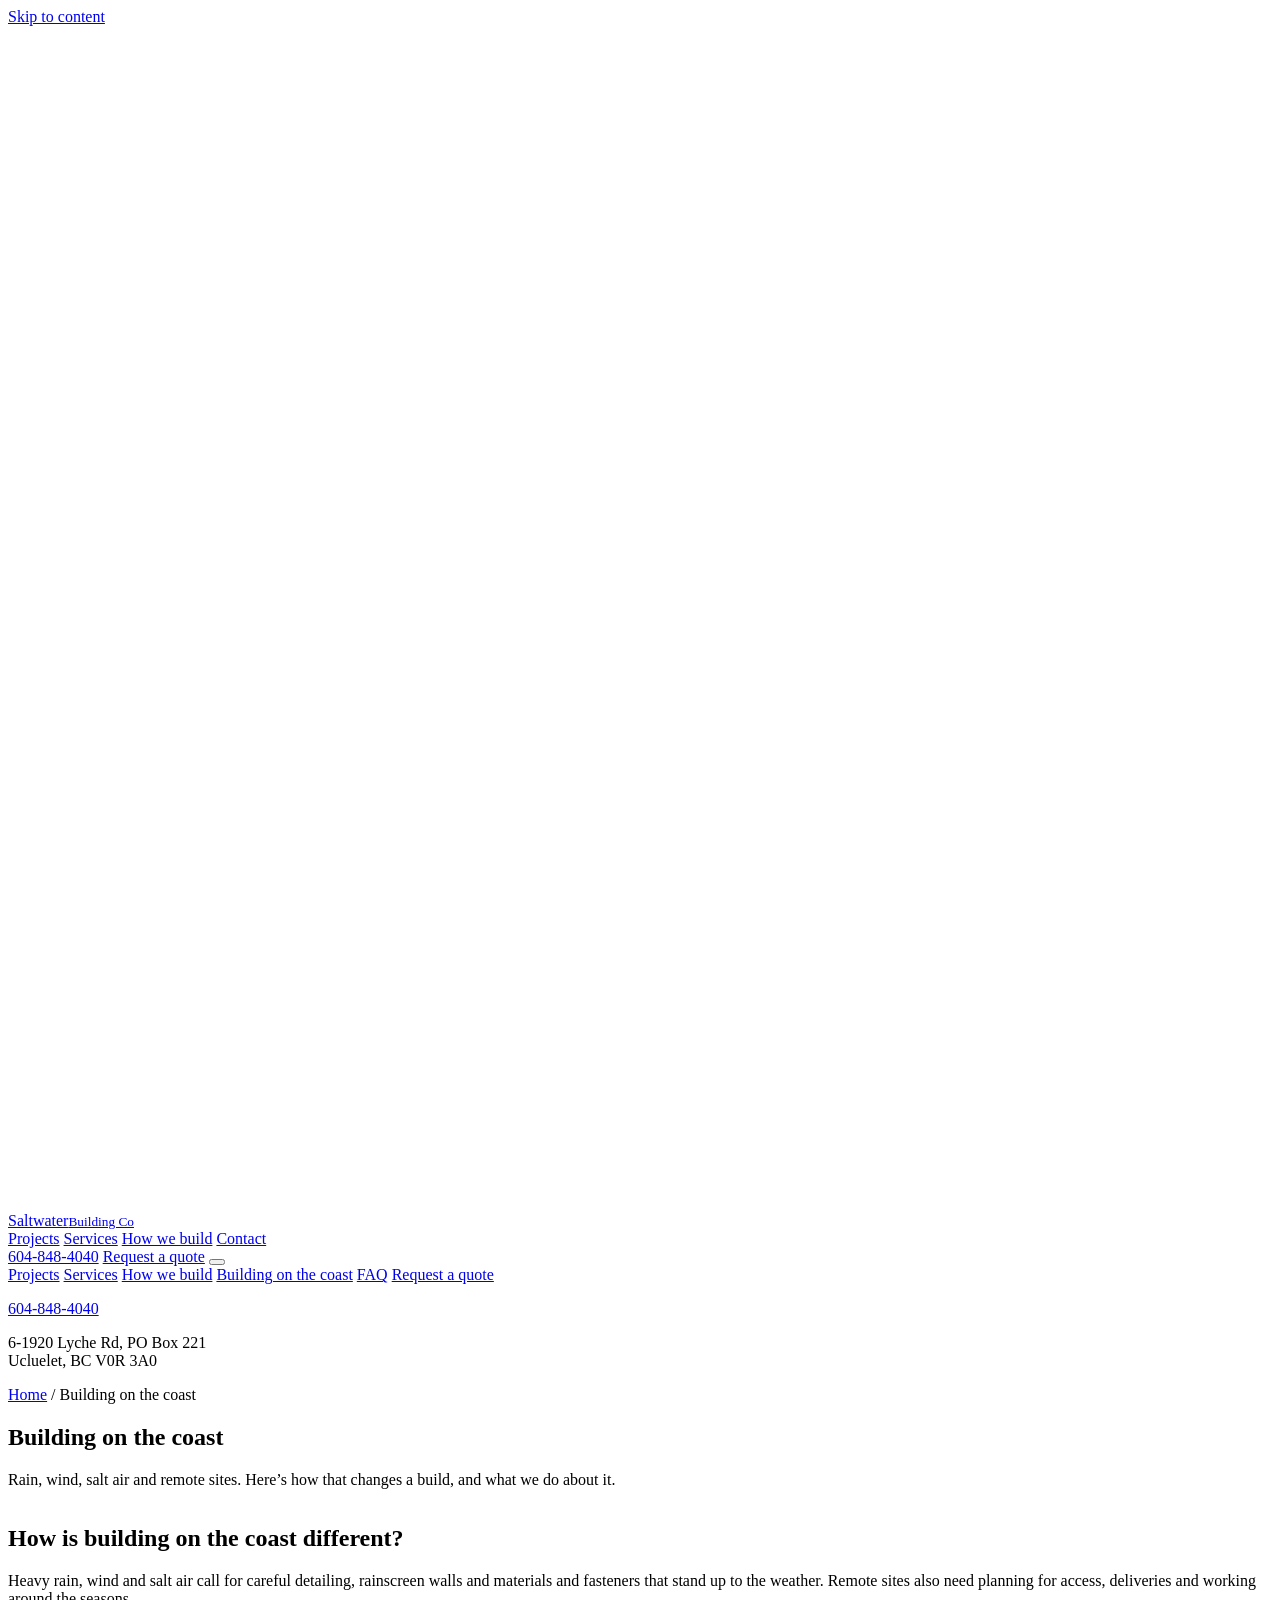
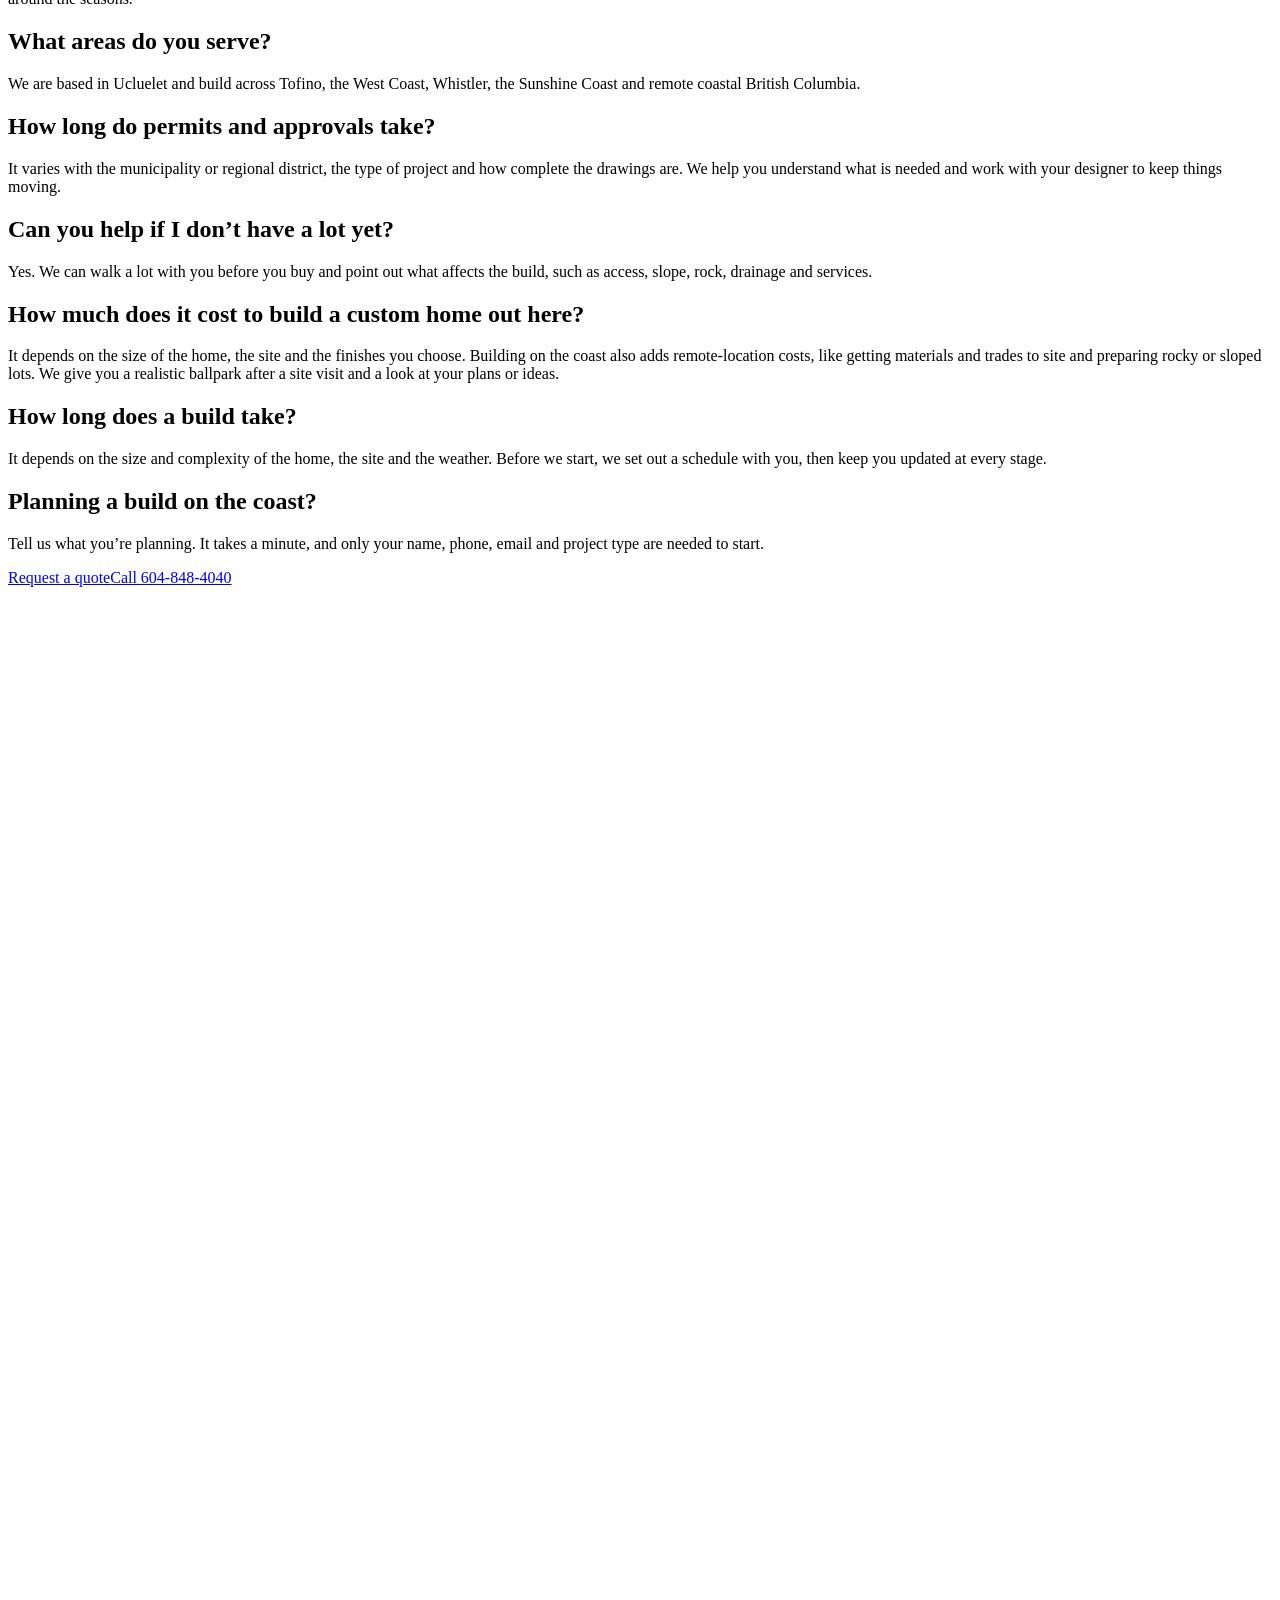
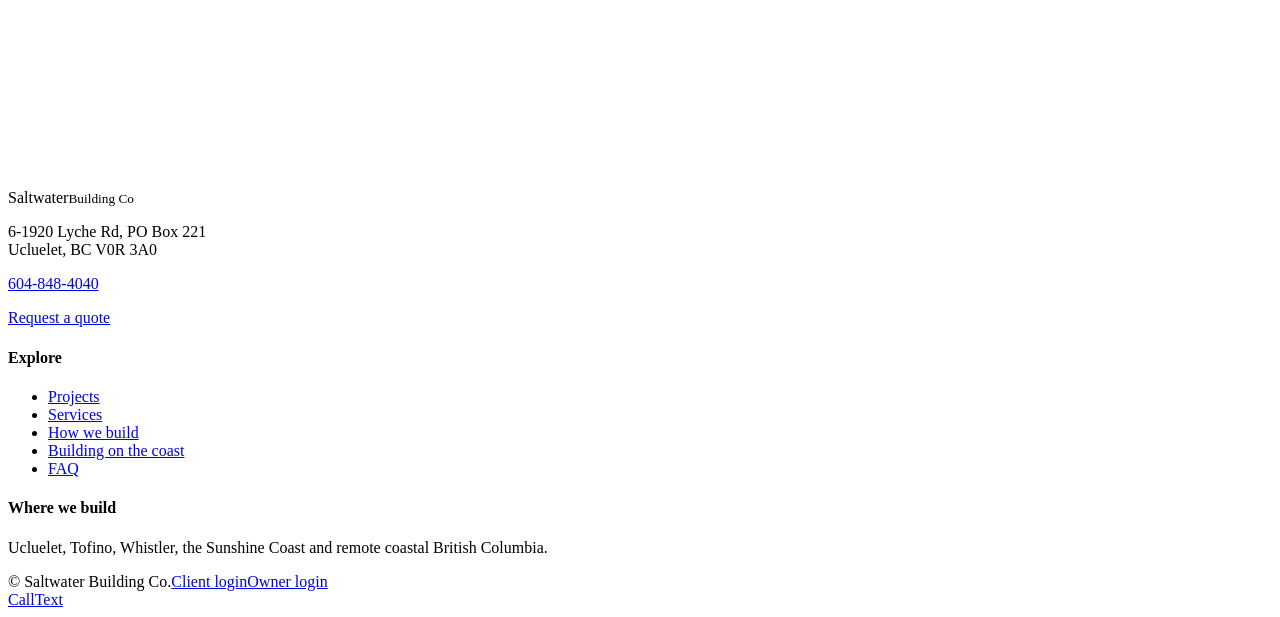
==== building-on-the-coast/index.html @ e03ffa46 "Add project pages for the five real builds and a Building on the coast page Co-Authored-By: Claude O" ====
<!DOCTYPE html>
<html lang="en">
<head>
<meta charset="utf-8">
<meta name="viewport" content="width=device-width, initial-scale=1, viewport-fit=cover">
<title>Building on the coast | Saltwater Building Co</title>
<meta name="description" content="How building on the West Coast is different: weather, remote sites, permits and lots. Saltwater Building Co, Ucluelet, Tofino, Whistler and the Sunshine Coast.">
<meta name="theme-color" content="#1F3B38">
<link rel="preconnect" href="https://fonts.googleapis.com">
<link rel="preconnect" href="https://fonts.gstatic.com" crossorigin>
<link rel="preconnect" href="https://static.wixstatic.com">
<link href="https://fonts.googleapis.com/css2?family=Fraunces:opsz,wght@9..144,400;9..144,500&family=Inter+Tight:wght@400;500;600&display=swap" rel="stylesheet">
<link rel="icon" href="/favicon.svg" type="image/svg+xml">
<link rel="apple-touch-icon" href="/apple-touch-icon.png">
<link rel="stylesheet" href="/css/site.css?v=1">

</head>
<body class="page-inner">
<a class="skip" href="#main">Skip to content</a>
<header class="hdr" id="hdr">
  <div class="wrap">
    <a href="/" class="brand" aria-label="Saltwater Building Co home"><span class="badge"><svg class="logo-mark" viewBox="0 0 62 58" aria-hidden="true"><path class="l" d="M6.5 58V28.5L27 11" fill="none" stroke-width="11.5" stroke-linejoin="round"/><path class="r" d="M30 3.5l25 23V58" fill="none" stroke-width="11.5" stroke-linejoin="round"/></svg></span><span class="mark">Saltwater<small>Building Co</small></span></a>
    <nav aria-label="Main">
      <a href="/#projects">Projects</a>
      <a href="/#services">Services</a>
      <a href="/#how-we-build">How we build</a>
      <a href="/#contact">Contact</a>
    </nav>
    <span class="spacer"></span>
    <a class="tel" href="tel:+16048484040">604-848-4040</a>
    <a class="hbtn" href="/#contact">Request a quote</a>
    <button class="burger" id="menuBtn" aria-label="Open menu" aria-expanded="false"></button>
  </div>
</header>
<div class="menu" id="menu" aria-hidden="true">
  <nav aria-label="Menu">
    <a href="/#projects">Projects</a>
    <a href="/#services">Services</a>
    <a href="/#how-we-build">How we build</a>
    <a href="/building-on-the-coast/">Building on the coast</a>
    <a href="/#faq">FAQ</a>
    <a href="/#contact">Request a quote</a>
  </nav>
  <div class="menu-foot">
    <p><a href="tel:+16048484040">604-848-4040</a></p>
    <p>6-1920 Lyche Rd, PO Box 221<br>Ucluelet, BC V0R 3A0</p>
  </div>
</div>
<main id="main">
<section class="phead"><div class="wrap">
  <p class="crumb"><a href="/">Home</a> / Building on the coast</p>
  <h1>Building on the coast</h1>
  <p class="lede">Rain, wind, salt air and remote sites. Here&rsquo;s how that changes a build, and what we do about it.</p>
  <div class="prose" style="margin-top:36px"><h2>How is building on the coast different?</h2><p>Heavy rain, wind and salt air call for careful detailing, rainscreen walls and materials and fasteners that stand up to the weather. Remote sites also need planning for access, deliveries and working around the seasons.</p><h2>What areas do you serve?</h2><p>We are based in Ucluelet and build across Tofino, the West Coast, Whistler, the Sunshine Coast and remote coastal British Columbia.</p><h2>How long do permits and approvals take?</h2><p>It varies with the municipality or regional district, the type of project and how complete the drawings are. We help you understand what is needed and work with your designer to keep things moving.</p><h2>Can you help if I don&rsquo;t have a lot yet?</h2><p>Yes. We can walk a lot with you before you buy and point out what affects the build, such as access, slope, rock, drainage and services.</p><h2>How much does it cost to build a custom home out here?</h2><p>It depends on the size of the home, the site and the finishes you choose. Building on the coast also adds remote-location costs, like getting materials and trades to site and preparing rocky or sloped lots. We give you a realistic ballpark after a site visit and a look at your plans or ideas.</p><h2>How long does a build take?</h2><p>It depends on the size and complexity of the home, the site and the weather. Before we start, we set out a schedule with you, then keep you updated at every stage.</p></div>
</div></section>
<section class="qband">
  <div class="wrap">
    <div><h2>Planning a build on the coast?</h2><p>Tell us what you&rsquo;re planning. It takes a minute, and only your name, phone, email and project type are needed to start.</p></div>
    <div class="cta"><a class="btn" href="/#contact">Request a quote</a><a class="btn-ghost" href="tel:+16048484040">Call 604-848-4040</a></div>
  </div>
</section>
</main>
<footer>
  <div class="wrap">
    <div>
      <div class="foot-logo"><svg class="logo-mark" viewBox="0 0 62 58" aria-hidden="true"><path class="l" d="M6.5 58V28.5L27 11" fill="none" stroke-width="11.5" stroke-linejoin="round"/><path class="r" d="M30 3.5l25 23V58" fill="none" stroke-width="11.5" stroke-linejoin="round"/></svg><p class="wm">Saltwater<small>Building Co</small></p></div>
      <p>6-1920 Lyche Rd, PO Box 221<br>Ucluelet, BC V0R 3A0</p>
      <p><a href="tel:+16048484040">604-848-4040</a></p>
      <a class="btn" href="/#contact">Request a quote</a>
    </div>
    <div>
      <h4>Explore</h4>
      <ul>
        <li><a href="/#projects">Projects</a></li>
        <li><a href="/#services">Services</a></li>
        <li><a href="/#how-we-build">How we build</a></li>
        <li><a href="/building-on-the-coast/">Building on the coast</a></li>
        <li><a href="/#faq">FAQ</a></li>
      </ul>
    </div>
    <div>
      <h4>Where we build</h4>
      <p>Ucluelet, Tofino, Whistler, the Sunshine Coast and remote coastal British Columbia.</p>
    </div>
    <div class="sub"><span>&copy; Saltwater Building Co.</span><a href="/portal/">Client login</a><a href="/admin/leads/" rel="nofollow">Owner login</a></div>
  </div>
</footer>
<div class="mbar" id="mbar" role="region" aria-label="Quick contact"><a href="tel:+16048484040">Call</a><a href="sms:+16048484040">Text</a></div>
<script>
(function(){
  var btn=document.getElementById('menuBtn'),menu=document.getElementById('menu'),hdr=document.getElementById('hdr');
  function setMenu(open){document.body.classList.toggle('menu-open',open);btn.setAttribute('aria-expanded',open);btn.setAttribute('aria-label',open?'Close menu':'Open menu');menu.setAttribute('aria-hidden',!open)}
  btn.addEventListener('click',function(){setMenu(!document.body.classList.contains('menu-open'))});
  menu.querySelectorAll('a').forEach(function(a){a.addEventListener('click',function(){setMenu(false)})});
  var hero=document.getElementById('hero');
  function onScroll(){if(hero)hdr.classList.toggle('solid',window.scrollY>hero.offsetHeight-hdr.offsetHeight)}
  onScroll();window.addEventListener('scroll',onScroll,{passive:true});
  var mb=document.getElementById('mbar');
  if(mb){document.body.classList.add('has-mbar');
    function t(){mb.classList.toggle('on',window.scrollY>(hero?hero.offsetHeight*.6:260))}
    t();window.addEventListener('scroll',t,{passive:true});}
  document.querySelectorAll('img').forEach(function(img){img.addEventListener('error',function(){if(img.dataset.fb)return;img.dataset.fb=1;img.src=img.src.split('/v1/')[0]+'/v1/fill/w_1600,h_1200,al_c,q_85/file.jpg'})});
})();
</script>
<script src="/js/site-photos.js?v=2" data-site="saltwater-builder" data-projects data-texts defer></script>
</body>
</html>
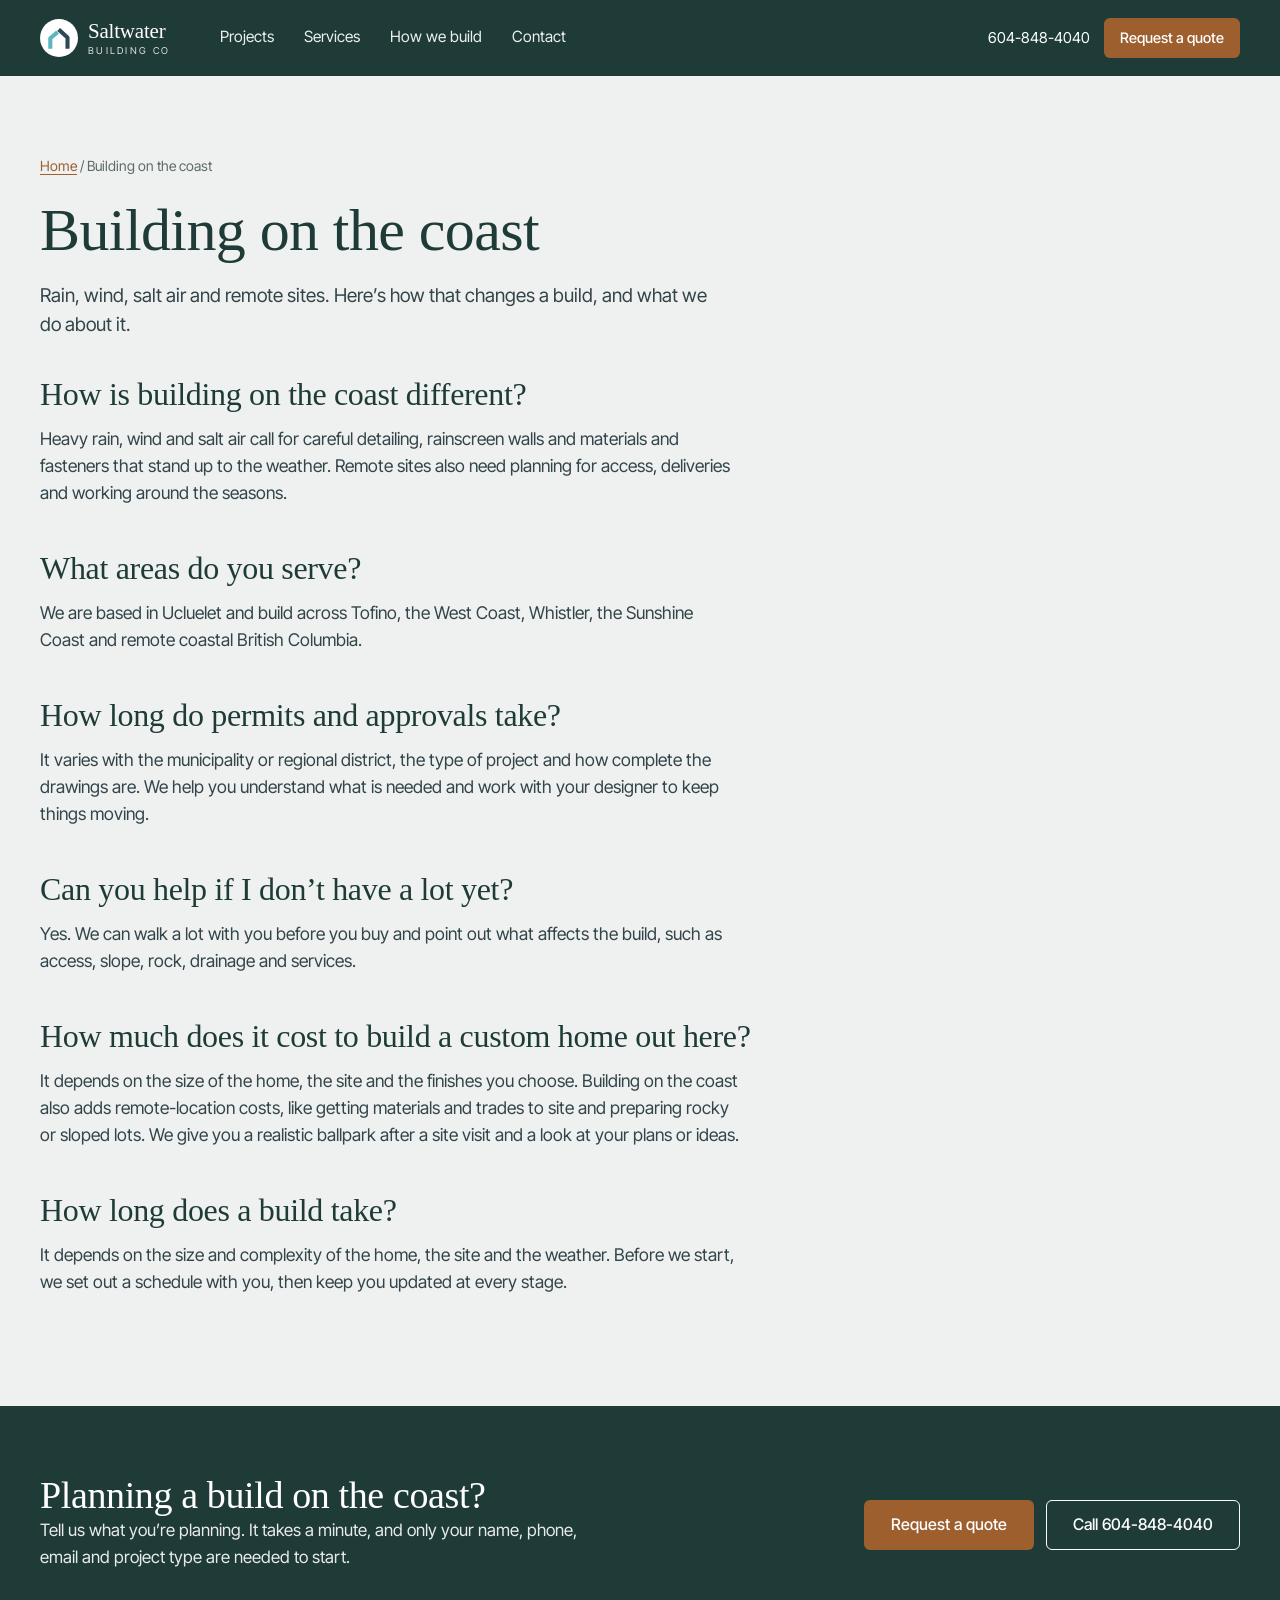
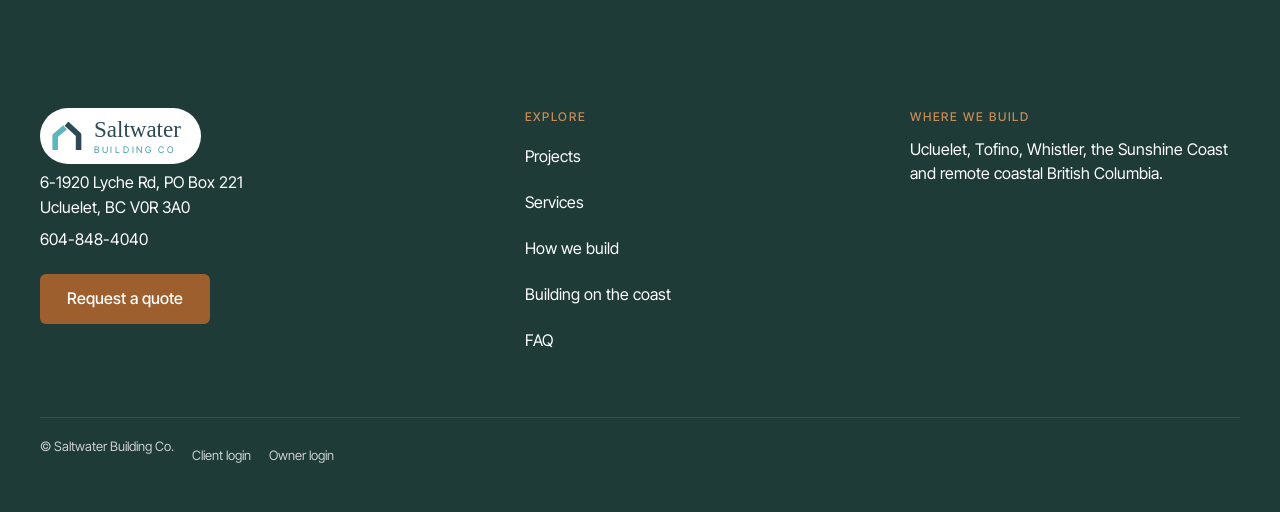
==== commit 14f93c46: "QA fixes: static project grid, neutral alt text, honest stage intro, header wrap, 40px tap areas Co-" ====
--- a/building-on-the-coast/index.html
+++ b/building-on-the-coast/index.html
@@ -12,7 +12,7 @@
 <link href="https://fonts.googleapis.com/css2?family=Fraunces:opsz,wght@9..144,400;9..144,500&family=Inter+Tight:wght@400;500;600&display=swap" rel="stylesheet">
 <link rel="icon" href="/favicon.svg" type="image/svg+xml">
 <link rel="apple-touch-icon" href="/apple-touch-icon.png">
-<link rel="stylesheet" href="/css/site.css?v=1">
+<link rel="stylesheet" href="/css/site.css?v=2">
 
 </head>
 <body class="page-inner">
@@ -102,6 +102,6 @@
   document.querySelectorAll('img').forEach(function(img){img.addEventListener('error',function(){if(img.dataset.fb)return;img.dataset.fb=1;img.src=img.src.split('/v1/')[0]+'/v1/fill/w_1600,h_1200,al_c,q_85/file.jpg'})});
 })();
 </script>
-<script src="/js/site-photos.js?v=2" data-site="saltwater-builder" data-projects data-texts defer></script>
+<script src="/js/site-photos.js?v=2" data-site="saltwater-builder" data-texts defer></script>
 </body>
 </html>
--- a/css/site.css
+++ b/css/site.css
@@ -0,0 +1,344 @@
+/* Saltwater Building Co: shared styles for every page */
+:root{
+  --sea:#1F3B38;      /* deep sea-green: header, footer, buttons */
+  --sea-2:#2A4A46;
+  --slate:#2D4955;    /* slate: text accents and panels */
+  --ink:#1D2B2E;
+  --mist:#EEF1EF;     /* background */
+  --paper:#FFFFFF;
+  --cedar:#9E5F2F;    /* warm cedar accent */
+  --cedar-lt:#C98B55;
+  --grey:#5E6B6A;
+  --rule:rgba(45,73,85,.22);
+  --pad:20px;
+  --maxw:1240px;
+  --r:6px;
+  --serif:"Fraunces",Georgia,"Times New Roman",serif;
+  --sans:"Inter Tight","Helvetica Neue",Arial,sans-serif;
+}
+*,*::before,*::after{box-sizing:border-box}
+html{-webkit-text-size-adjust:100%;scroll-behavior:smooth}
+body{margin:0;background:var(--mist);color:var(--ink);font-family:var(--sans);font-size:17px;line-height:1.55;-webkit-font-smoothing:antialiased;overflow-x:hidden}
+img{display:block;width:100%;height:100%;object-fit:cover}
+a{color:inherit;text-decoration:none}
+h1,h2,h3,h4,p{margin:0;font-weight:400}
+h1,h2,h3{font-family:var(--serif);font-weight:400;letter-spacing:-.01em;line-height:1.15;color:var(--sea)}
+.wrap{max-width:var(--maxw);margin:0 auto;padding:0 var(--pad)}
+.sr{position:absolute;left:-9999px}
+.skip{position:absolute;left:-9999px;top:0;background:#fff;padding:10px 14px;z-index:99}
+.skip:focus{left:8px;top:8px}
+
+/* ---- logo ---- */
+.brand{display:flex;align-items:center;gap:10px;color:#fff}
+.badge{width:38px;height:38px;border-radius:50%;background:#fff;display:flex;align-items:center;justify-content:center;flex:none}
+.logo-mark{width:22px;height:21px;display:block}
+.logo-mark .l{stroke:#5DB5C0}.logo-mark .r{stroke:#2D4955}
+.brand .mark{font-family:var(--serif);font-size:21px;letter-spacing:-.01em;line-height:1}
+.brand .mark small{display:block;white-space:nowrap;font-family:var(--sans);font-size:9.5px;letter-spacing:.24em;text-transform:uppercase;margin-top:4px;opacity:.85}
+
+/* ---- header ---- */
+.hdr{position:fixed;top:0;left:0;right:0;z-index:50;height:64px;transition:background .25s ease,box-shadow .25s ease;color:#fff}
+.hdr .wrap{height:100%;display:flex;align-items:center;gap:14px}
+.hdr.solid,.page-inner .hdr,.menu-open .hdr{background:var(--sea);box-shadow:0 1px 0 rgba(255,255,255,.08)}
+.hdr nav{display:none}
+.hdr .spacer{flex:1}
+.hdr .tel{display:none;font-size:15px;white-space:nowrap}
+.hbtn{display:inline-flex;align-items:center;justify-content:center;background:var(--cedar);color:#fff;border-radius:var(--r);height:40px;padding:0 16px;font-size:14.5px;font-weight:500;white-space:nowrap}
+.hbtn:hover{background:#8A5026}
+.burger{width:42px;height:42px;margin-right:-8px;border:0;background:none;padding:0;cursor:pointer;position:relative;color:#fff}
+.burger::before,.burger::after{content:"";position:absolute;left:11px;right:11px;height:2px;background:currentColor;transition:transform .25s ease,top .25s ease}
+.burger::before{top:16px;box-shadow:0 6px 0 currentColor}
+.burger::after{top:28px}
+.menu-open .burger::before{top:21px;box-shadow:none;transform:rotate(45deg)}
+.menu-open .burger::after{top:21px;transform:rotate(-45deg)}
+.menu{position:fixed;top:64px;left:0;right:0;z-index:49;background:var(--sea);color:#fff;padding:8px var(--pad) 26px;opacity:0;visibility:hidden;transform:translateY(-8px);transition:opacity .2s ease,transform .2s ease,visibility .2s}
+.menu-open .menu{opacity:1;visibility:visible;transform:none}
+.menu nav a{display:block;padding:14px 0;font-family:var(--serif);font-size:24px;border-bottom:1px solid rgba(255,255,255,.14)}
+.menu .menu-foot{margin-top:18px;font-size:15px;line-height:1.5;opacity:.85}
+.menu-open{overflow:hidden}
+@media (min-width:900px){
+  .hdr{height:76px}
+  .hdr nav{display:flex;gap:30px;margin-left:36px;font-size:15.5px}
+  .hdr nav a{opacity:.92;padding:6px 0;border-bottom:1.5px solid transparent}
+  .hdr nav a:hover{border-color:var(--cedar-lt)}
+  .hdr .tel{display:block}
+  .burger,.menu{display:none}
+}
+
+/* ---- buttons and links ---- */
+.btn,.btn-ghost{display:inline-flex;align-items:center;justify-content:center;min-height:50px;padding:0 26px;border-radius:var(--r);font:inherit;font-size:16px;font-weight:500;cursor:pointer;border:1.5px solid transparent;-webkit-appearance:none;appearance:none;text-align:center}
+.btn{background:var(--cedar);color:#fff}
+.btn:hover{background:#8A5026}
+.btn-ghost{background:transparent;color:inherit;border-color:currentColor}
+.btn-ghost:hover{background:rgba(255,255,255,.12)}
+.on-light .btn-ghost,.btn-ghost.dk{color:var(--sea)}
+.btn-ghost.dk:hover{background:rgba(31,59,56,.07)}
+.link{display:inline-flex;align-items:center;gap:12px;font-weight:500;font-size:16px;color:var(--cedar);line-height:1.2}
+.link .arr{display:inline-block;width:18px;height:10px;position:relative}
+.link .arr::before{content:"";position:absolute;left:0;right:1px;top:50%;height:1.5px;background:currentColor;transform:translateY(-50%)}
+.link .arr::after{content:"";position:absolute;right:1px;top:50%;width:7px;height:7px;border-top:1.5px solid currentColor;border-right:1.5px solid currentColor;transform:translateY(-50%) rotate(45deg)}
+.link:hover .label{text-decoration:underline;text-underline-offset:4px}
+
+/* ---- type ---- */
+.eyebrow{font-size:12.5px;letter-spacing:.14em;text-transform:uppercase;color:var(--cedar);font-weight:500}
+.h-xl{font-size:clamp(38px,9.5vw,76px);line-height:1.05}
+.h-lg{font-size:clamp(30px,6.4vw,48px)}
+.h-md{font-size:clamp(25px,4.6vw,34px)}
+.body{font-size:17px;line-height:1.6;color:#33444a}
+.sec{padding-top:72px}
+.sec h2{margin-top:10px}
+.sec .intro{margin-top:14px;color:var(--grey);max-width:36em}
+@media (min-width:900px){.sec{padding-top:120px}.body{font-size:18px}}
+
+/* ---- hero ---- */
+.hero{position:relative;min-height:88svh;min-height:88vh;display:flex;align-items:flex-end;overflow:hidden;color:#fff;background:#2f3a40 url(/wave-poster.jpg) center/cover no-repeat}
+.hero-vid{position:absolute;inset:0;width:100%;height:100%;object-fit:cover}
+.hero::after{content:"";position:absolute;inset:0;background:linear-gradient(to top,rgba(20,38,36,.88) 0%,rgba(20,38,36,.5) 45%,rgba(20,38,36,.3) 100%)}
+.hero .wrap{position:relative;z-index:2;padding-top:120px;padding-bottom:48px;width:100%}
+.hero h1{color:#fff;max-width:14em}
+.hero .sub{margin-top:18px;font-size:clamp(17px,2.4vw,21px);max-width:32em;color:rgba(255,255,255,.92)}
+.hero .cta{margin-top:28px;display:flex;flex-wrap:wrap;gap:12px}
+.hero .cta a{flex:1 1 200px;max-width:260px}
+@media (prefers-reduced-motion:reduce){.hero-vid{display:none}}
+
+/* ---- proof band ---- */
+.proof{background:var(--sea);color:#fff}
+.proof .row{display:grid;grid-template-columns:1fr 1fr;gap:20px 16px;padding-block:26px}
+.proof .k{font-size:11.5px;letter-spacing:.12em;text-transform:uppercase;color:var(--cedar-lt)}
+.proof .v{font-size:15.5px;line-height:1.35;margin-top:3px}
+.proof a.v{text-decoration:underline;text-underline-offset:3px}
+@media (min-width:900px){.proof .row{grid-template-columns:repeat(4,1fr);gap:32px;padding-block:34px}}
+
+/* ---- photos ---- */
+.ph{overflow:hidden;background:#cdd6d3;border-radius:var(--r)}
+.ph img{color:transparent;font-size:0}
+.ph-empty{display:flex;align-items:center;justify-content:center;background:linear-gradient(150deg,var(--slate),var(--sea)) !important;color:rgba(255,255,255,.85);text-align:center;padding:20px;font-family:var(--serif);font-size:22px}
+.ph-empty span{font-size:14px;font-family:var(--sans);opacity:.8;display:block;margin-top:6px}
+.cap{margin-top:12px;font-size:14.5px;color:var(--grey)}
+
+/* ---- now building ---- */
+.tide .grid{display:grid;gap:28px}
+.tide .ph{aspect-ratio:3/2}
+.facts{margin:24px 0 0;border-top:1px solid var(--rule)}
+.facts>div{padding:11px 0;border-bottom:1px solid var(--rule)}
+.facts dt{font-size:11.5px;letter-spacing:.12em;text-transform:uppercase;color:var(--grey)}
+.facts dd{margin:3px 0 0;font-size:16.5px}
+.tide .link{margin-top:26px}
+@media (min-width:900px){.tide .grid{grid-template-columns:1.25fr 1fr;gap:64px;align-items:center}}
+
+/* ---- projects grid ---- */
+.pgrid{display:grid;grid-template-columns:1fr;gap:34px 22px;margin-top:34px}
+.card{display:block;color:inherit}
+.card .ph{aspect-ratio:3/2;transition:transform .4s ease}
+.card .ph img{transition:transform .5s ease}
+@media (hover:hover){.card:hover .ph img{transform:scale(1.03)}}
+.card .t{font-family:var(--serif);font-size:23px;line-height:1.2;margin-top:14px;color:var(--sea)}
+.card .c{font-size:14.5px;color:var(--grey);margin-top:3px}
+.card.flash .ph{outline:3px solid var(--cedar);outline-offset:4px}
+@media (min-width:640px){.pgrid{grid-template-columns:1fr 1fr}}
+@media (min-width:1000px){.pgrid{grid-template-columns:repeat(3,1fr);gap:48px 28px}}
+
+/* ---- services ---- */
+.svc-grid{display:grid;gap:34px}
+.svc{list-style:none;margin:0;padding:0;border-bottom:1px solid var(--rule)}
+.svc li{border-top:1px solid var(--rule)}
+.svc a{display:grid;grid-template-columns:52px 1fr;align-items:baseline;padding:16px 0;-webkit-tap-highlight-color:transparent}
+.svc .n{font-size:12px;color:var(--cedar);letter-spacing:.06em}
+.svc .s{font-family:var(--serif);font-size:23px;color:var(--sea)}
+@media (hover:hover){.svc a:hover .s{color:var(--cedar)}}
+.services .land{aspect-ratio:3/2;margin-top:28px}
+@media (min-width:900px){.svc-grid{grid-template-columns:1fr 1fr;gap:64px;align-items:start}.services .land{margin-top:34px}}
+
+/* ---- how we build / timeline ---- */
+.tl{list-style:none;margin:34px 0 0;padding:0;display:grid;gap:34px;counter-reset:s}
+.tl li .ph{aspect-ratio:4/3}
+.tl .n{margin-top:14px;font-size:12px;letter-spacing:.14em;color:var(--cedar);display:flex;align-items:center;gap:10px}
+.tl .n::after{content:"";height:1px;flex:1;background:var(--rule)}
+.tl .t{font-family:var(--serif);font-size:23px;margin-top:6px;color:var(--sea)}
+.tl .d{margin-top:6px;font-size:16px;color:#3d4d52;line-height:1.5}
+.now{margin-top:34px;background:var(--sea);color:#fff;border-radius:var(--r);padding:22px;display:grid;gap:12px}
+.now .eyebrow{color:var(--cedar-lt)}
+.now p{font-size:16.5px;color:rgba(255,255,255,.92);max-width:42em}
+.now .link{color:#fff;margin-top:4px}
+@media (min-width:700px){.tl{grid-template-columns:repeat(2,1fr)}}
+@media (min-width:1000px){.tl{grid-template-columns:repeat(4,1fr);gap:22px}.now{grid-template-columns:1fr auto;align-items:center;padding:28px 32px}}
+.approach .grid{display:grid;gap:24px}
+.approach .land{margin-top:34px;aspect-ratio:3/2}
+@media (min-width:900px){.approach .grid{grid-template-columns:1fr 1fr;gap:64px;align-items:start}.approach .land{aspect-ratio:21/9}}
+
+/* ---- how we work (plain statement) ---- */
+.work .grid{display:grid;gap:28px}
+.work .ph{aspect-ratio:4/3}
+.work .statement{font-family:var(--serif);font-size:clamp(25px,4.4vw,36px);line-height:1.3;color:var(--sea);margin-top:12px}
+.work .by{margin-top:16px;font-size:14px;letter-spacing:.1em;text-transform:uppercase;color:var(--grey)}
+@media (min-width:900px){.work .grid{grid-template-columns:1fr 1fr;gap:64px;align-items:center}}
+
+/* ---- photo band with quote button ---- */
+.band{position:relative;margin-top:72px;min-height:420px;display:flex;align-items:center;color:#fff;overflow:hidden;background:var(--sea)}
+.band>img{position:absolute;inset:0}
+.band::after{content:"";position:absolute;inset:0;background:linear-gradient(90deg,rgba(20,38,36,.82),rgba(20,38,36,.35))}
+.band .wrap{position:relative;z-index:2;padding-block:64px}
+.band h2{color:#fff;max-width:14em}
+.band p{margin-top:14px;max-width:30em;font-size:18px;color:rgba(255,255,255,.92)}
+.band .btn{margin-top:26px}
+@media (min-width:900px){.band{margin-top:120px;min-height:480px}}
+
+/* ---- portal sample ---- */
+.portal .grid{display:grid;gap:30px}
+.portal ul.pts{list-style:none;margin:24px 0 0;padding:0;border-top:1px solid var(--rule)}
+.portal ul.pts li{padding:11px 0;border-bottom:1px solid var(--rule)}
+.portal .links{display:flex;flex-direction:column;align-items:flex-start;gap:16px;margin-top:28px}
+.phone{margin:10px auto 0;width:260px;border-radius:34px;background:var(--sea);padding:10px;box-shadow:0 18px 40px rgba(20,38,36,.2)}
+.phone .scr{border-radius:26px;overflow:hidden;background:var(--mist);font-size:11px;line-height:1.3}
+.phone .bar{display:flex;justify-content:space-between;align-items:center;padding:14px 16px 8px;font-size:10px;letter-spacing:.06em;text-transform:uppercase;color:var(--grey)}
+.phone .bar b{font-weight:500;color:var(--ink)}
+.phone .feed{display:grid;grid-template-columns:2fr 1fr;grid-template-rows:1fr 1fr;gap:4px;height:150px;padding:0 10px}
+.phone .feed div{overflow:hidden;background:#cdd6d3;border-radius:4px}
+.phone .feed div:first-child{grid-row:span 2}
+.phone .sch{margin:12px 10px 0;padding:10px 12px;background:#fff;border-radius:6px}
+.phone .sch .k{display:flex;justify-content:space-between;color:var(--grey);text-transform:uppercase;letter-spacing:.05em;font-size:9.5px}
+.phone .sch .track{margin-top:8px;height:3px;background:rgba(45,73,85,.2);border-radius:2px;overflow:hidden}
+.phone .sch .track span{display:block;width:62%;height:100%;background:var(--cedar)}
+.phone .sch .st{display:flex;justify-content:space-between;margin-top:6px;font-size:9.5px;color:var(--grey)}
+.phone .sch .st .on{color:var(--ink)}
+.phone .note{margin:8px 10px 14px;padding:10px 12px;background:#fff;border-radius:6px;border-left:2px solid var(--cedar)}
+.phone .note .k{color:var(--grey);text-transform:uppercase;letter-spacing:.05em;font-size:9.5px}
+.phone .note p{margin-top:4px;font-size:11.5px;color:var(--ink)}
+@media (min-width:900px){.portal .grid{grid-template-columns:1.2fr 1fr;gap:64px;align-items:center}.phone{margin:0 auto}}
+
+/* ---- reviews (hidden until real ones exist) ---- */
+.reviews{list-style:none;margin:30px 0 0;padding:0;display:grid;gap:24px}
+.reviews:empty{display:none}
+.review{border-top:1px solid var(--rule);padding-top:18px}
+.review p{font-family:var(--serif);font-size:20px;line-height:1.35}
+.review .who{margin-top:12px;font-family:var(--sans);font-size:12px;color:var(--grey);letter-spacing:.1em;text-transform:uppercase}
+@media (min-width:900px){.reviews{grid-template-columns:repeat(3,1fr)}}
+
+/* ---- FAQ ---- */
+.faq-wrap{display:grid;gap:26px}
+.faq{border-bottom:1px solid var(--rule)}
+.faq details{border-top:1px solid var(--rule)}
+.faq summary{list-style:none;cursor:pointer;display:flex;justify-content:space-between;align-items:center;gap:20px;padding:17px 0;font-family:var(--serif);font-size:19px;line-height:1.3;color:var(--sea);-webkit-tap-highlight-color:transparent}
+.faq summary::-webkit-details-marker{display:none}
+.faq summary::after{content:"";flex:none;width:13px;height:13px;background:linear-gradient(currentColor,currentColor) center/13px 1.5px no-repeat,linear-gradient(currentColor,currentColor) center/1.5px 13px no-repeat;color:var(--cedar);transition:transform .25s ease}
+.faq details[open] summary::after{transform:rotate(45deg)}
+.faq .a{padding:0 0 20px;color:#3d4d52;font-size:16.5px;max-width:40em}
+@media (min-width:900px){.faq-wrap{grid-template-columns:1fr 1.5fr;gap:64px;align-items:start}}
+
+/* ---- contact / quote form ---- */
+.contact{padding-bottom:72px}
+.contact .grid{display:grid;gap:30px;margin-top:8px}
+.contact .lead{font-family:var(--serif);font-size:clamp(22px,3.6vw,28px);line-height:1.3;color:var(--sea)}
+.contact .lead+.lead{margin-top:16px}
+.contact .qside .links{margin-top:24px;display:grid;gap:10px;font-size:17px}
+.contact .qside .links a{color:var(--cedar);text-decoration:underline;text-underline-offset:3px}
+.qcard{background:var(--paper);border-radius:10px;padding:22px 18px;box-shadow:0 10px 30px rgba(20,38,36,.08)}
+form{margin:0;max-width:640px}
+.fld{margin-bottom:18px}
+.fld label{display:block;font-size:15.5px;color:#33444a;margin-bottom:6px}
+.fld label .req{color:var(--cedar);margin-left:3px}
+.fld input,.fld textarea{width:100%;display:block;font:inherit;font-size:16px;color:var(--ink);background:#fff;border:1px solid #b9c5c3;border-radius:var(--r);padding:10px 12px;height:48px;outline:none;-webkit-appearance:none;appearance:none}
+.fld textarea{height:130px;resize:vertical}
+.fld input:focus,.fld textarea:focus{border-color:var(--sea);box-shadow:0 0 0 3px rgba(31,59,56,.12)}
+.chk{display:flex;align-items:center;gap:10px;font-size:16px;color:#33444a;margin:4px 0 24px;cursor:pointer}
+.chk input{width:18px;height:18px;margin:0;accent-color:var(--sea)}
+.hp{position:absolute;left:-9999px}
+.q-step{border:0;margin:0 0 40px;padding:0;min-width:0}
+.q-step legend{padding:0;margin:0 0 18px;font-family:var(--serif);font-size:clamp(23px,4vw,28px);line-height:1.25;color:var(--sea)}
+.q-step .q-sub{margin:-8px 0 18px;color:var(--grey);font-size:15.5px}
+.q-opt{color:var(--grey);font-size:13px;margin-left:4px}
+.q-lbl{display:block;font-size:15.5px;color:#33444a;margin-bottom:8px}
+.tiles{display:grid;grid-template-columns:1fr 1fr;gap:8px}
+.tiles.sm{grid-template-columns:repeat(3,1fr)}
+.tile{position:relative;display:block;cursor:pointer;-webkit-tap-highlight-color:transparent}
+.tile input{position:absolute;opacity:0;inset:0;width:100%;height:100%;margin:0;cursor:pointer}
+.tile span{display:flex;align-items:center;min-height:60px;height:100%;padding:10px 14px;background:#fff;border:1px solid #b9c5c3;border-radius:var(--r);font-size:15.5px;line-height:1.2;color:var(--ink);transition:border-color .15s,background .15s,color .15s}
+.tiles.sm .tile span{min-height:48px;justify-content:center}
+@media (hover:hover){.tile:hover span{border-color:var(--sea)}}
+.tile input:checked+span{background:var(--sea);border-color:var(--sea);color:#fff}
+.tile input:focus-visible+span{outline:2px solid var(--cedar);outline-offset:2px}
+.q-progress{margin-bottom:26px}
+.q-label{display:flex;justify-content:space-between;font-size:12px;color:var(--grey);letter-spacing:.1em;text-transform:uppercase}
+.q-bar{margin-top:10px;height:3px;border-radius:2px;background:rgba(45,73,85,.15);position:relative;overflow:hidden}
+.q-bar span{position:absolute;left:0;top:0;bottom:0;width:0;background:var(--cedar);transition:width .3s ease}
+.q-error{margin:14px 0 0;color:#b00020;font-size:15px}
+.q-nav{display:flex;align-items:center;justify-content:space-between;gap:12px;margin-top:26px}
+.q-nav .btn{min-width:120px}
+.q-nav [data-next],.q-nav [type=submit]{margin-left:auto}
+.q-nav .btn.alt{background:transparent;color:var(--sea);border-color:var(--sea)}
+.q-back{background:none;border:0;padding:12px 0;cursor:pointer;color:var(--sea);font-family:inherit}
+.q-back .arr{transform:scaleX(-1)}
+.drop{display:block;margin-top:4px;padding:16px 14px;border:1.5px dashed #9fb0ad;border-radius:var(--r);background:#fff;cursor:pointer}
+.drop-h{display:block;font-size:16px}
+.drop input{display:block;margin:10px 0 6px;font:inherit;font-size:14px;max-width:100%}
+.drop small{display:block;font-size:13px;color:var(--grey);line-height:1.3}
+.drop-name{display:block;margin-top:6px;font-size:14px;font-weight:500}
+.drop-name:empty{display:none}
+.q-on .q-step{display:none;margin-bottom:0}
+.q-on .q-step.q-cur{display:block;animation:qIn .25s ease}
+@keyframes qIn{from{opacity:0;transform:translateY(6px)}to{opacity:1;transform:none}}
+@media (prefers-reduced-motion:reduce){.q-on .q-step.q-cur{animation:none}.q-bar span{transition:none}}
+.q-done{max-width:600px}
+.q-done .body{margin-top:14px}
+.q-done .link{margin-top:24px}
+.q-done .call{margin-top:18px}
+.q-done .call a{text-decoration:underline;text-underline-offset:3px}
+@media (min-width:700px){.qcard{padding:34px}.tiles{grid-template-columns:repeat(3,1fr)}}
+@media (min-width:1000px){.contact .grid{grid-template-columns:1fr 1.25fr;gap:64px;align-items:start}}
+
+/* ---- quote band on inner pages ---- */
+.qband{margin-top:72px;background:var(--sea);color:#fff}
+.qband .wrap{padding-block:52px;display:grid;gap:20px}
+.qband h2{color:#fff;font-size:clamp(26px,5vw,38px)}
+.qband p{color:rgba(255,255,255,.9);max-width:34em}
+.qband .cta{display:flex;flex-wrap:wrap;gap:12px;margin-top:6px}
+@media (min-width:900px){.qband{margin-top:110px}.qband .wrap{grid-template-columns:1.4fr 1fr;align-items:center;padding-block:68px}.qband .cta{justify-content:flex-end}}
+
+/* ---- inner pages ---- */
+.page-inner main{padding-top:64px}
+.phead{padding-top:44px}
+.phead h1{font-size:clamp(34px,8vw,60px);margin-top:10px}
+.phead .lede{margin-top:16px;max-width:36em;font-size:19px;color:#33444a}
+.crumb{font-size:14px;color:var(--grey)}
+.crumb a{color:var(--cedar);text-decoration:underline;text-underline-offset:3px}
+.pimg{margin-top:30px;aspect-ratio:3/2}
+.pbody{margin-top:30px;display:grid;gap:26px}
+.pnext{margin-top:56px;display:grid;gap:12px}
+.pnext a{display:flex;justify-content:space-between;align-items:center;gap:16px;padding:16px 0;border-top:1px solid var(--rule);font-family:var(--serif);font-size:21px;color:var(--sea)}
+.pnext a:last-child{border-bottom:1px solid var(--rule)}
+.prose h2{font-size:clamp(24px,4.4vw,32px);margin-top:44px}
+.prose h2:first-child{margin-top:0}
+.prose p{margin-top:12px;max-width:40em;color:#33444a;font-size:17.5px}
+@media (min-width:900px){.page-inner main{padding-top:76px}.phead{padding-top:70px}.pbody{grid-template-columns:1fr 1fr;gap:64px}.pimg{aspect-ratio:16/9}}
+
+/* ---- footer ---- */
+footer{background:var(--sea);color:#fff;margin-top:0}
+footer .wrap{padding-top:54px;padding-bottom:36px;display:grid;gap:30px;font-size:16px;line-height:1.55}
+footer .foot-logo{display:inline-flex;align-items:center;gap:12px;background:#fff;border-radius:999px;padding:10px 20px 10px 12px;margin-bottom:6px}
+footer .foot-logo .logo-mark{width:30px;height:28px}
+footer .foot-logo .wm{font-family:var(--serif);font-size:23px;line-height:1;color:var(--slate)}
+footer .foot-logo .wm small{display:block;font-family:var(--sans);font-size:9px;letter-spacing:.3em;margin-top:4px;color:#3e9aa6;text-transform:uppercase}
+footer h4{font-size:12px;letter-spacing:.14em;text-transform:uppercase;color:var(--cedar-lt);margin-bottom:10px;font-weight:500}
+footer a:hover{text-decoration:underline;text-underline-offset:3px}
+footer ul{list-style:none;margin:0;padding:0;display:grid;gap:6px}
+footer .btn{margin-top:14px}
+footer .sub{border-top:1px solid rgba(255,255,255,.14);padding-top:18px;font-size:13px;opacity:.75;display:flex;flex-wrap:wrap;gap:6px 18px}
+@media (min-width:900px){footer .wrap{grid-template-columns:1.3fr 1fr 1fr;gap:56px;padding-top:70px}footer .sub{grid-column:1/-1}}
+
+/* ---- sticky call / text bar (phones) ---- */
+.mbar{position:fixed;left:0;right:0;bottom:0;z-index:30;display:flex;background:var(--sea);padding-bottom:env(safe-area-inset-bottom);transform:translateY(110%);transition:transform .3s ease}
+.mbar.on{transform:none}
+.mbar a{flex:1;display:flex;align-items:center;justify-content:center;height:54px;color:#fff;font-size:13px;letter-spacing:.08em;text-transform:uppercase}
+.mbar a+a{border-left:1px solid rgba(255,255,255,.25)}
+.menu-open .mbar{display:none}
+@media (max-width:699px){body.has-mbar footer .wrap{padding-bottom:96px}}
+@media (min-width:700px){.mbar{display:none}}
+[id]{scroll-margin-top:84px}
+
+/* ---- tap areas: at least 40px on text links ---- */
+.link{min-height:40px}
+.menu .menu-foot a{display:inline-flex;align-items:center;min-height:40px}
+@media (min-width:900px){.hdr .tel{display:inline-flex;align-items:center;min-height:40px}}
+.crumb a,.pnext a,footer ul a,footer .sub a,footer .wrap p a{display:inline-flex;align-items:center;min-height:40px}
+.contact .qside .links a,.q-done .call a{display:inline-flex;align-items:center;min-height:40px}
+.proof a.v{display:inline-flex;align-items:center;min-height:40px}
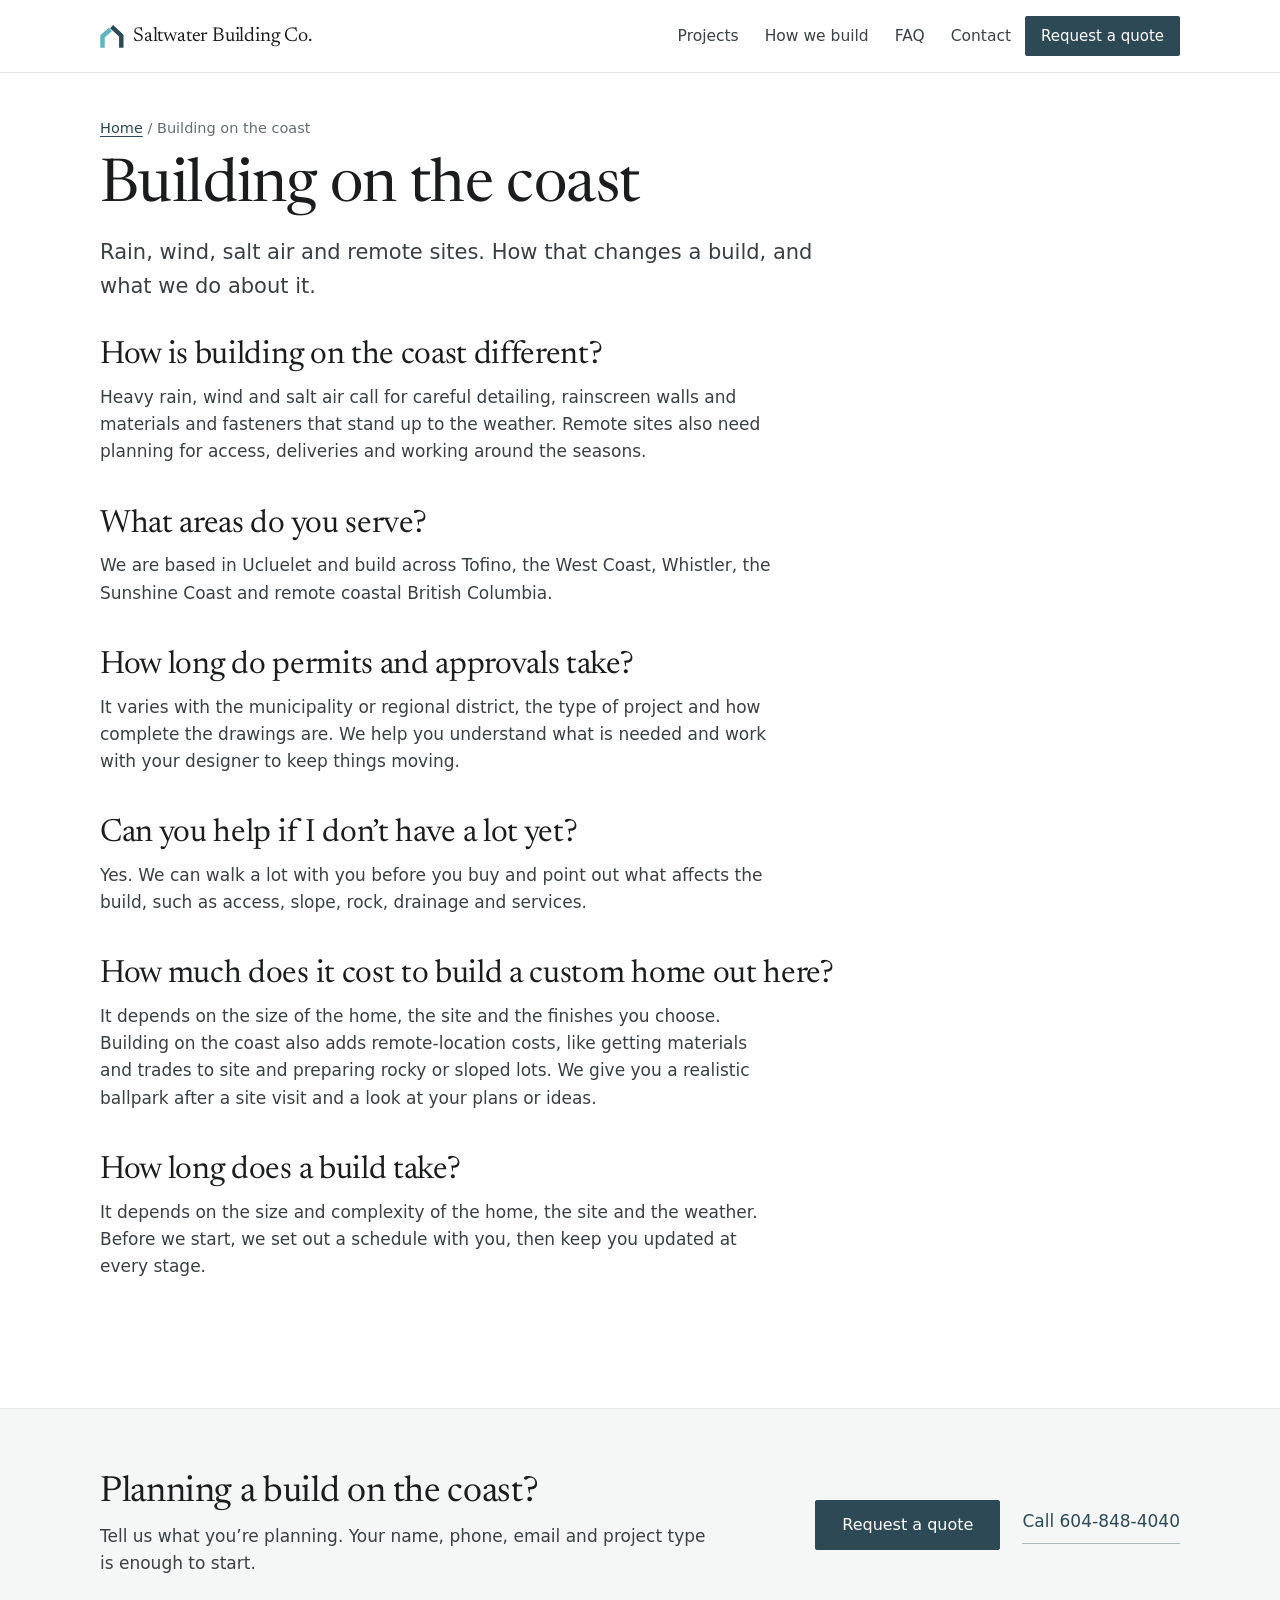
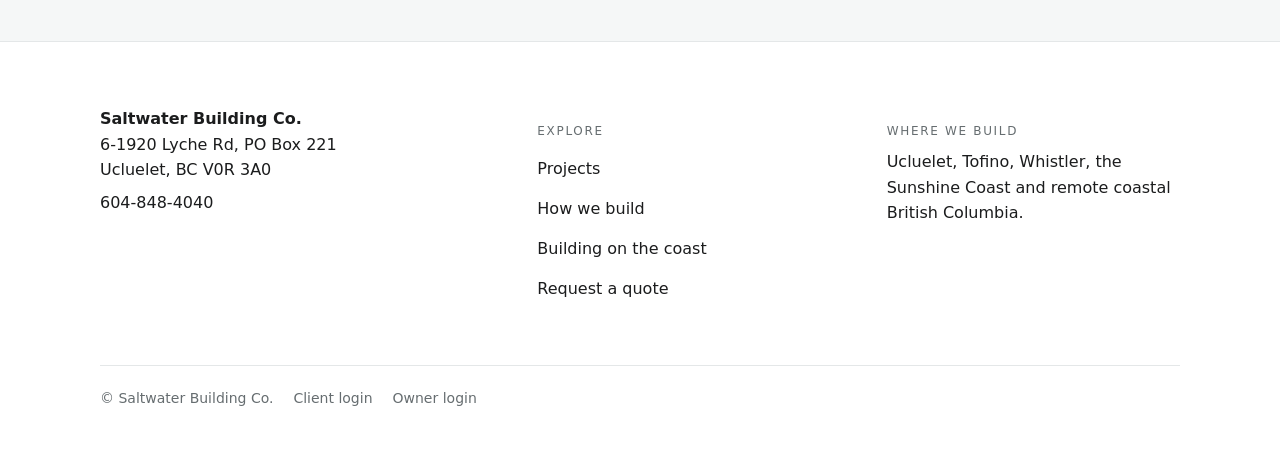
==== commit ba97f7ee: "Light minimal option: white, quiet slate accent, case studies first, no autoplay video on phones Co-" ====
--- a/building-on-the-coast/index.html
+++ b/building-on-the-coast/index.html
@@ -4,103 +4,41 @@
 <meta charset="utf-8">
 <meta name="viewport" content="width=device-width, initial-scale=1, viewport-fit=cover">
 <title>Building on the coast | Saltwater Building Co</title>
-<meta name="description" content="How building on the West Coast is different: weather, remote sites, permits and lots. Saltwater Building Co, Ucluelet, Tofino, Whistler and the Sunshine Coast.">
-<meta name="theme-color" content="#1F3B38">
+<meta name="description" content="How building on the West Coast is different: weather, remote sites, permits and lots. Saltwater Building Co, Ucluelet.">
+<meta name="theme-color" content="#ffffff">
 <link rel="preconnect" href="https://fonts.googleapis.com">
 <link rel="preconnect" href="https://fonts.gstatic.com" crossorigin>
-<link rel="preconnect" href="https://static.wixstatic.com">
-<link href="https://fonts.googleapis.com/css2?family=Fraunces:opsz,wght@9..144,400;9..144,500&family=Inter+Tight:wght@400;500;600&display=swap" rel="stylesheet">
+<link href="https://fonts.googleapis.com/css2?family=Newsreader:wght@400&display=swap" rel="stylesheet">
 <link rel="icon" href="/favicon.svg" type="image/svg+xml">
 <link rel="apple-touch-icon" href="/apple-touch-icon.png">
-<link rel="stylesheet" href="/css/site.css?v=2">
-
+<link rel="stylesheet" href="/css/site.css?v=1">
 </head>
-<body class="page-inner">
+<body>
 <a class="skip" href="#main">Skip to content</a>
-<header class="hdr" id="hdr">
-  <div class="wrap">
-    <a href="/" class="brand" aria-label="Saltwater Building Co home"><span class="badge"><svg class="logo-mark" viewBox="0 0 62 58" aria-hidden="true"><path class="l" d="M6.5 58V28.5L27 11" fill="none" stroke-width="11.5" stroke-linejoin="round"/><path class="r" d="M30 3.5l25 23V58" fill="none" stroke-width="11.5" stroke-linejoin="round"/></svg></span><span class="mark">Saltwater<small>Building Co</small></span></a>
-    <nav aria-label="Main">
-      <a href="/#projects">Projects</a>
-      <a href="/#services">Services</a>
-      <a href="/#how-we-build">How we build</a>
-      <a href="/#contact">Contact</a>
-    </nav>
-    <span class="spacer"></span>
-    <a class="tel" href="tel:+16048484040">604-848-4040</a>
-    <a class="hbtn" href="/#contact">Request a quote</a>
-    <button class="burger" id="menuBtn" aria-label="Open menu" aria-expanded="false"></button>
-  </div>
-</header>
-<div class="menu" id="menu" aria-hidden="true">
-  <nav aria-label="Menu">
-    <a href="/#projects">Projects</a>
-    <a href="/#services">Services</a>
-    <a href="/#how-we-build">How we build</a>
-    <a href="/building-on-the-coast/">Building on the coast</a>
-    <a href="/#faq">FAQ</a>
-    <a href="/#contact">Request a quote</a>
-  </nav>
-  <div class="menu-foot">
-    <p><a href="tel:+16048484040">604-848-4040</a></p>
-    <p>6-1920 Lyche Rd, PO Box 221<br>Ucluelet, BC V0R 3A0</p>
-  </div>
-</div>
+<header class="hdr"><div class="wrap">
+  <a class="brand" href="/" aria-label="Saltwater Building Co home"><svg class="logo-mark" viewBox="0 0 62 58" aria-hidden="true"><path class="l" d="M6.5 58V28.5L27 11" fill="none" stroke-width="11.5" stroke-linejoin="round"/><path class="r" d="M30 3.5l25 23V58" fill="none" stroke-width="11.5" stroke-linejoin="round"/></svg><span>Saltwater<i> Building Co.</i></span></a>
+  <nav class="hnav" aria-label="Main"><a href="/projects/">Projects</a><a href="/#how-we-build">How we build</a><a href="/#faq">FAQ</a><a href="/#contact">Contact</a></nav>
+  <a class="hbtn" href="/#contact">Request a quote</a>
+  <details class="mnav"><summary>Menu</summary><nav aria-label="Menu"><a href="/projects/">Projects</a><a href="/#how-we-build">How we build</a><a href="/#faq">FAQ</a><a href="/#contact">Contact</a><a href="tel:+16048484040">604-848-4040</a></nav></details>
+</div></header>
 <main id="main">
-<section class="phead"><div class="wrap">
-  <p class="crumb"><a href="/">Home</a> / Building on the coast</p>
-  <h1>Building on the coast</h1>
-  <p class="lede">Rain, wind, salt air and remote sites. Here&rsquo;s how that changes a build, and what we do about it.</p>
-  <div class="prose" style="margin-top:36px"><h2>How is building on the coast different?</h2><p>Heavy rain, wind and salt air call for careful detailing, rainscreen walls and materials and fasteners that stand up to the weather. Remote sites also need planning for access, deliveries and working around the seasons.</p><h2>What areas do you serve?</h2><p>We are based in Ucluelet and build across Tofino, the West Coast, Whistler, the Sunshine Coast and remote coastal British Columbia.</p><h2>How long do permits and approvals take?</h2><p>It varies with the municipality or regional district, the type of project and how complete the drawings are. We help you understand what is needed and work with your designer to keep things moving.</p><h2>Can you help if I don&rsquo;t have a lot yet?</h2><p>Yes. We can walk a lot with you before you buy and point out what affects the build, such as access, slope, rock, drainage and services.</p><h2>How much does it cost to build a custom home out here?</h2><p>It depends on the size of the home, the site and the finishes you choose. Building on the coast also adds remote-location costs, like getting materials and trades to site and preparing rocky or sloped lots. We give you a realistic ballpark after a site visit and a look at your plans or ideas.</p><h2>How long does a build take?</h2><p>It depends on the size and complexity of the home, the site and the weather. Before we start, we set out a schedule with you, then keep you updated at every stage.</p></div>
+<section class="phead"><div class="wrap"><p class="crumb"><a href="/">Home</a> / Building on the coast</p><h1>Building on the coast</h1><p class="lede">Rain, wind, salt air and remote sites. How that changes a build, and what we do about it.</p><div class="prose" style="margin-top:34px"><h2>How is building on the coast different?</h2><p>Heavy rain, wind and salt air call for careful detailing, rainscreen walls and materials and fasteners that stand up to the weather. Remote sites also need planning for access, deliveries and working around the seasons.</p><h2>What areas do you serve?</h2><p>We are based in Ucluelet and build across Tofino, the West Coast, Whistler, the Sunshine Coast and remote coastal British Columbia.</p><h2>How long do permits and approvals take?</h2><p>It varies with the municipality or regional district, the type of project and how complete the drawings are. We help you understand what is needed and work with your designer to keep things moving.</p><h2>Can you help if I don&rsquo;t have a lot yet?</h2><p>Yes. We can walk a lot with you before you buy and point out what affects the build, such as access, slope, rock, drainage and services.</p><h2>How much does it cost to build a custom home out here?</h2><p>It depends on the size of the home, the site and the finishes you choose. Building on the coast also adds remote-location costs, like getting materials and trades to site and preparing rocky or sloped lots. We give you a realistic ballpark after a site visit and a look at your plans or ideas.</p><h2>How long does a build take?</h2><p>It depends on the size and complexity of the home, the site and the weather. Before we start, we set out a schedule with you, then keep you updated at every stage.</p></div></div></section>
+<section class="qband"><div class="wrap">
+  <div><h2>Planning a build on the coast?</h2><p class="body" style="margin-top:8px">Tell us what you&rsquo;re planning. Your name, phone, email and project type is enough to start.</p></div>
+  <div class="cta"><a class="btn" href="/#contact">Request a quote</a><a class="tl" href="tel:+16048484040">Call 604-848-4040</a></div>
 </div></section>
-<section class="qband">
-  <div class="wrap">
-    <div><h2>Planning a build on the coast?</h2><p>Tell us what you&rsquo;re planning. It takes a minute, and only your name, phone, email and project type are needed to start.</p></div>
-    <div class="cta"><a class="btn" href="/#contact">Request a quote</a><a class="btn-ghost" href="tel:+16048484040">Call 604-848-4040</a></div>
-  </div>
-</section>
 </main>
-<footer>
-  <div class="wrap">
-    <div>
-      <div class="foot-logo"><svg class="logo-mark" viewBox="0 0 62 58" aria-hidden="true"><path class="l" d="M6.5 58V28.5L27 11" fill="none" stroke-width="11.5" stroke-linejoin="round"/><path class="r" d="M30 3.5l25 23V58" fill="none" stroke-width="11.5" stroke-linejoin="round"/></svg><p class="wm">Saltwater<small>Building Co</small></p></div>
-      <p>6-1920 Lyche Rd, PO Box 221<br>Ucluelet, BC V0R 3A0</p>
-      <p><a href="tel:+16048484040">604-848-4040</a></p>
-      <a class="btn" href="/#contact">Request a quote</a>
-    </div>
-    <div>
-      <h4>Explore</h4>
-      <ul>
-        <li><a href="/#projects">Projects</a></li>
-        <li><a href="/#services">Services</a></li>
-        <li><a href="/#how-we-build">How we build</a></li>
-        <li><a href="/building-on-the-coast/">Building on the coast</a></li>
-        <li><a href="/#faq">FAQ</a></li>
-      </ul>
-    </div>
-    <div>
-      <h4>Where we build</h4>
-      <p>Ucluelet, Tofino, Whistler, the Sunshine Coast and remote coastal British Columbia.</p>
-    </div>
-    <div class="sub"><span>&copy; Saltwater Building Co.</span><a href="/portal/">Client login</a><a href="/admin/leads/" rel="nofollow">Owner login</a></div>
-  </div>
-</footer>
+<footer><div class="wrap">
+  <div><p><strong>Saltwater Building Co.</strong></p><p>6-1920 Lyche Rd, PO Box 221<br>Ucluelet, BC V0R 3A0</p><p><a href="tel:+16048484040">604-848-4040</a></p></div>
+  <div><h4>Explore</h4><a href="/projects/">Projects</a><br><a href="/#how-we-build">How we build</a><br><a href="/building-on-the-coast/">Building on the coast</a><br><a href="/#contact">Request a quote</a></div>
+  <div><h4>Where we build</h4><p>Ucluelet, Tofino, Whistler, the Sunshine Coast and remote coastal British Columbia.</p></div>
+  <div class="sub"><span>&copy; Saltwater Building Co.</span><a href="/portal/">Client login</a><a href="/admin/leads/" rel="nofollow">Owner login</a></div>
+</div></footer>
 <div class="mbar" id="mbar" role="region" aria-label="Quick contact"><a href="tel:+16048484040">Call</a><a href="sms:+16048484040">Text</a></div>
 <script>
-(function(){
-  var btn=document.getElementById('menuBtn'),menu=document.getElementById('menu'),hdr=document.getElementById('hdr');
-  function setMenu(open){document.body.classList.toggle('menu-open',open);btn.setAttribute('aria-expanded',open);btn.setAttribute('aria-label',open?'Close menu':'Open menu');menu.setAttribute('aria-hidden',!open)}
-  btn.addEventListener('click',function(){setMenu(!document.body.classList.contains('menu-open'))});
-  menu.querySelectorAll('a').forEach(function(a){a.addEventListener('click',function(){setMenu(false)})});
-  var hero=document.getElementById('hero');
-  function onScroll(){if(hero)hdr.classList.toggle('solid',window.scrollY>hero.offsetHeight-hdr.offsetHeight)}
-  onScroll();window.addEventListener('scroll',onScroll,{passive:true});
-  var mb=document.getElementById('mbar');
-  if(mb){document.body.classList.add('has-mbar');
-    function t(){mb.classList.toggle('on',window.scrollY>(hero?hero.offsetHeight*.6:260))}
-    t();window.addEventListener('scroll',t,{passive:true});}
-  document.querySelectorAll('img').forEach(function(img){img.addEventListener('error',function(){if(img.dataset.fb)return;img.dataset.fb=1;img.src=img.src.split('/v1/')[0]+'/v1/fill/w_1600,h_1200,al_c,q_85/file.jpg'})});
-})();
+(function(){var d=document.querySelector('.mnav');if(d)d.querySelectorAll('a').forEach(function(a){a.addEventListener('click',function(){d.open=false})});
+var mb=document.getElementById('mbar');if(mb){document.body.classList.add('has-mbar');var t=function(){mb.classList.toggle('on',scrollY>300)};t();addEventListener('scroll',t,{passive:true})}
+document.querySelectorAll('img').forEach(function(i){i.addEventListener('error',function(){if(i.dataset.fb)return;i.dataset.fb=1;i.src=i.src.split('/v1/')[0]+'/v1/fill/w_1600,h_1200,al_c,q_85/file.jpg'})})})();
 </script>
 <script src="/js/site-photos.js?v=2" data-site="saltwater-builder" data-texts defer></script>
 </body>
--- a/css/site.css
+++ b/css/site.css
@@ -1,344 +1,221 @@
-/* Saltwater Building Co: shared styles for every page */
-:root{
-  --sea:#1F3B38;      /* deep sea-green: header, footer, buttons */
-  --sea-2:#2A4A46;
-  --slate:#2D4955;    /* slate: text accents and panels */
-  --ink:#1D2B2E;
-  --mist:#EEF1EF;     /* background */
-  --paper:#FFFFFF;
-  --cedar:#9E5F2F;    /* warm cedar accent */
-  --cedar-lt:#C98B55;
-  --grey:#5E6B6A;
-  --rule:rgba(45,73,85,.22);
-  --pad:20px;
-  --maxw:1240px;
-  --r:6px;
-  --serif:"Fraunces",Georgia,"Times New Roman",serif;
-  --sans:"Inter Tight","Helvetica Neue",Arial,sans-serif;
-}
+/* Saltwater Building Co: light, minimal, fast. One accent: logo slate. */
+:root{--bg:#fff;--ink:#1b1c1d;--grey:#666d70;--rule:#e4e7e8;--tint:#f5f7f7;--acc:#2D4955;--teal:#5DB5C0;--pad:20px;--maxw:1120px;
+ --serif:"Newsreader",Georgia,"Times New Roman",serif;--sans:system-ui,-apple-system,"Segoe UI",Roboto,"Helvetica Neue",Arial,sans-serif}
 *,*::before,*::after{box-sizing:border-box}
 html{-webkit-text-size-adjust:100%;scroll-behavior:smooth}
-body{margin:0;background:var(--mist);color:var(--ink);font-family:var(--sans);font-size:17px;line-height:1.55;-webkit-font-smoothing:antialiased;overflow-x:hidden}
+body{margin:0;background:var(--bg);color:var(--ink);font-family:var(--sans);font-size:17px;line-height:1.6;overflow-x:hidden;-webkit-font-smoothing:antialiased}
 img{display:block;width:100%;height:100%;object-fit:cover}
 a{color:inherit;text-decoration:none}
-h1,h2,h3,h4,p{margin:0;font-weight:400}
-h1,h2,h3{font-family:var(--serif);font-weight:400;letter-spacing:-.01em;line-height:1.15;color:var(--sea)}
+h1,h2,h3,p,ul,ol,dl,dd,figure{margin:0;padding:0}
+ul,ol{list-style:none}
+h1,h2,h3{font-family:var(--serif);font-weight:400;line-height:1.15;letter-spacing:-.01em}
 .wrap{max-width:var(--maxw);margin:0 auto;padding:0 var(--pad)}
-.sr{position:absolute;left:-9999px}
-.skip{position:absolute;left:-9999px;top:0;background:#fff;padding:10px 14px;z-index:99}
-.skip:focus{left:8px;top:8px}
-
-/* ---- logo ---- */
-.brand{display:flex;align-items:center;gap:10px;color:#fff}
-.badge{width:38px;height:38px;border-radius:50%;background:#fff;display:flex;align-items:center;justify-content:center;flex:none}
-.logo-mark{width:22px;height:21px;display:block}
-.logo-mark .l{stroke:#5DB5C0}.logo-mark .r{stroke:#2D4955}
-.brand .mark{font-family:var(--serif);font-size:21px;letter-spacing:-.01em;line-height:1}
-.brand .mark small{display:block;white-space:nowrap;font-family:var(--sans);font-size:9.5px;letter-spacing:.24em;text-transform:uppercase;margin-top:4px;opacity:.85}
-
-/* ---- header ---- */
-.hdr{position:fixed;top:0;left:0;right:0;z-index:50;height:64px;transition:background .25s ease,box-shadow .25s ease;color:#fff}
-.hdr .wrap{height:100%;display:flex;align-items:center;gap:14px}
-.hdr.solid,.page-inner .hdr,.menu-open .hdr{background:var(--sea);box-shadow:0 1px 0 rgba(255,255,255,.08)}
-.hdr nav{display:none}
-.hdr .spacer{flex:1}
-.hdr .tel{display:none;font-size:15px;white-space:nowrap}
-.hbtn{display:inline-flex;align-items:center;justify-content:center;background:var(--cedar);color:#fff;border-radius:var(--r);height:40px;padding:0 16px;font-size:14.5px;font-weight:500;white-space:nowrap}
-.hbtn:hover{background:#8A5026}
-.burger{width:42px;height:42px;margin-right:-8px;border:0;background:none;padding:0;cursor:pointer;position:relative;color:#fff}
-.burger::before,.burger::after{content:"";position:absolute;left:11px;right:11px;height:2px;background:currentColor;transition:transform .25s ease,top .25s ease}
-.burger::before{top:16px;box-shadow:0 6px 0 currentColor}
-.burger::after{top:28px}
-.menu-open .burger::before{top:21px;box-shadow:none;transform:rotate(45deg)}
-.menu-open .burger::after{top:21px;transform:rotate(-45deg)}
-.menu{position:fixed;top:64px;left:0;right:0;z-index:49;background:var(--sea);color:#fff;padding:8px var(--pad) 26px;opacity:0;visibility:hidden;transform:translateY(-8px);transition:opacity .2s ease,transform .2s ease,visibility .2s}
-.menu-open .menu{opacity:1;visibility:visible;transform:none}
-.menu nav a{display:block;padding:14px 0;font-family:var(--serif);font-size:24px;border-bottom:1px solid rgba(255,255,255,.14)}
-.menu .menu-foot{margin-top:18px;font-size:15px;line-height:1.5;opacity:.85}
-.menu-open{overflow:hidden}
-@media (min-width:900px){
-  .hdr{height:76px}
-  .hdr nav{display:flex;gap:30px;margin-left:36px;font-size:15.5px}
-  .hdr nav a{opacity:.92;padding:6px 0;border-bottom:1.5px solid transparent}
-  .hdr nav a:hover{border-color:var(--cedar-lt)}
-  .hdr .tel{display:block}
-  .burger,.menu{display:none}
-}
-
-/* ---- buttons and links ---- */
-.btn,.btn-ghost{display:inline-flex;align-items:center;justify-content:center;min-height:50px;padding:0 26px;border-radius:var(--r);font:inherit;font-size:16px;font-weight:500;cursor:pointer;border:1.5px solid transparent;-webkit-appearance:none;appearance:none;text-align:center}
-.btn{background:var(--cedar);color:#fff}
-.btn:hover{background:#8A5026}
-.btn-ghost{background:transparent;color:inherit;border-color:currentColor}
-.btn-ghost:hover{background:rgba(255,255,255,.12)}
-.on-light .btn-ghost,.btn-ghost.dk{color:var(--sea)}
-.btn-ghost.dk:hover{background:rgba(31,59,56,.07)}
-.link{display:inline-flex;align-items:center;gap:12px;font-weight:500;font-size:16px;color:var(--cedar);line-height:1.2}
-.link .arr{display:inline-block;width:18px;height:10px;position:relative}
-.link .arr::before{content:"";position:absolute;left:0;right:1px;top:50%;height:1.5px;background:currentColor;transform:translateY(-50%)}
-.link .arr::after{content:"";position:absolute;right:1px;top:50%;width:7px;height:7px;border-top:1.5px solid currentColor;border-right:1.5px solid currentColor;transform:translateY(-50%) rotate(45deg)}
-.link:hover .label{text-decoration:underline;text-underline-offset:4px}
-
-/* ---- type ---- */
-.eyebrow{font-size:12.5px;letter-spacing:.14em;text-transform:uppercase;color:var(--cedar);font-weight:500}
-.h-xl{font-size:clamp(38px,9.5vw,76px);line-height:1.05}
-.h-lg{font-size:clamp(30px,6.4vw,48px)}
-.h-md{font-size:clamp(25px,4.6vw,34px)}
-.body{font-size:17px;line-height:1.6;color:#33444a}
-.sec{padding-top:72px}
-.sec h2{margin-top:10px}
-.sec .intro{margin-top:14px;color:var(--grey);max-width:36em}
-@media (min-width:900px){.sec{padding-top:120px}.body{font-size:18px}}
-
-/* ---- hero ---- */
-.hero{position:relative;min-height:88svh;min-height:88vh;display:flex;align-items:flex-end;overflow:hidden;color:#fff;background:#2f3a40 url(/wave-poster.jpg) center/cover no-repeat}
-.hero-vid{position:absolute;inset:0;width:100%;height:100%;object-fit:cover}
-.hero::after{content:"";position:absolute;inset:0;background:linear-gradient(to top,rgba(20,38,36,.88) 0%,rgba(20,38,36,.5) 45%,rgba(20,38,36,.3) 100%)}
-.hero .wrap{position:relative;z-index:2;padding-top:120px;padding-bottom:48px;width:100%}
-.hero h1{color:#fff;max-width:14em}
-.hero .sub{margin-top:18px;font-size:clamp(17px,2.4vw,21px);max-width:32em;color:rgba(255,255,255,.92)}
-.hero .cta{margin-top:28px;display:flex;flex-wrap:wrap;gap:12px}
-.hero .cta a{flex:1 1 200px;max-width:260px}
-@media (prefers-reduced-motion:reduce){.hero-vid{display:none}}
-
-/* ---- proof band ---- */
-.proof{background:var(--sea);color:#fff}
-.proof .row{display:grid;grid-template-columns:1fr 1fr;gap:20px 16px;padding-block:26px}
-.proof .k{font-size:11.5px;letter-spacing:.12em;text-transform:uppercase;color:var(--cedar-lt)}
-.proof .v{font-size:15.5px;line-height:1.35;margin-top:3px}
-.proof a.v{text-decoration:underline;text-underline-offset:3px}
-@media (min-width:900px){.proof .row{grid-template-columns:repeat(4,1fr);gap:32px;padding-block:34px}}
-
-/* ---- photos ---- */
-.ph{overflow:hidden;background:#cdd6d3;border-radius:var(--r)}
-.ph img{color:transparent;font-size:0}
-.ph-empty{display:flex;align-items:center;justify-content:center;background:linear-gradient(150deg,var(--slate),var(--sea)) !important;color:rgba(255,255,255,.85);text-align:center;padding:20px;font-family:var(--serif);font-size:22px}
-.ph-empty span{font-size:14px;font-family:var(--sans);opacity:.8;display:block;margin-top:6px}
-.cap{margin-top:12px;font-size:14.5px;color:var(--grey)}
-
-/* ---- now building ---- */
-.tide .grid{display:grid;gap:28px}
-.tide .ph{aspect-ratio:3/2}
-.facts{margin:24px 0 0;border-top:1px solid var(--rule)}
-.facts>div{padding:11px 0;border-bottom:1px solid var(--rule)}
+.skip{position:absolute;left:-9999px}.skip:focus{left:8px;top:8px;background:#fff;padding:10px;z-index:99}
+[id]{scroll-margin-top:80px}
+/* header: plain white bar, text menu (no icon), quote button */
+.hdr{position:sticky;top:0;z-index:40;background:#fff;border-bottom:1px solid var(--rule)}
+.hdr .wrap{height:62px;display:flex;align-items:center;gap:14px}
+.brand{display:flex;align-items:center;gap:9px;margin-right:auto;min-height:40px}
+.logo-mark{width:24px;height:23px;display:block;flex:none}
+.logo-mark .l{stroke:var(--teal)}.logo-mark .r{stroke:var(--acc)}
+.brand span{font-family:var(--serif);font-size:20px;letter-spacing:-.01em;white-space:nowrap}
+.hnav{display:none}
+.hbtn{display:inline-flex;align-items:center;min-height:40px;padding:0 16px;background:var(--acc);color:#fff;border-radius:2px;font-size:15px;font-weight:500;white-space:nowrap}
+.mnav{position:relative}
+.mnav summary{list-style:none;cursor:pointer;display:inline-flex;align-items:center;min-height:40px;padding:0 6px;font-size:15px;color:var(--acc);-webkit-tap-highlight-color:transparent}
+.mnav summary::-webkit-details-marker{display:none}
+.mnav summary::after{content:"";width:6px;height:6px;border-right:1.5px solid currentColor;border-bottom:1.5px solid currentColor;transform:rotate(45deg) translateY(-2px);margin-left:8px;transition:transform .15s}
+.mnav[open] summary::after{transform:rotate(-135deg) translateY(-2px)}
+.mnav nav{position:absolute;right:0;top:46px;width:232px;background:#fff;border:1px solid var(--rule);border-radius:3px;box-shadow:0 8px 24px rgba(0,0,0,.08);padding:6px 16px}
+.mnav nav a{display:flex;align-items:center;min-height:44px;border-bottom:1px solid var(--rule);font-size:16px}
+.mnav nav a:last-child{border:0}
+@media (min-width:860px){.hnav{display:flex;gap:26px;font-size:15.5px}.hnav a{display:inline-flex;align-items:center;min-height:40px;color:#3a4245}.hnav a:hover{color:var(--acc);text-decoration:underline;text-underline-offset:5px}.mnav{display:none}.hdr .wrap{height:72px}}
+/* type and links */
+.eyebrow{font-size:12.5px;letter-spacing:.14em;text-transform:uppercase;color:var(--acc);font-weight:500}
+.h1{font-size:clamp(36px,8.4vw,68px);max-width:13em}
+.h2{font-size:clamp(28px,5.4vw,42px)}
+.lede{font-size:clamp(18px,2.4vw,21px);color:#394043;max-width:34em}
+.body{color:#394043;max-width:36em}
+.btn{display:inline-flex;align-items:center;justify-content:center;min-height:50px;padding:0 26px;background:var(--acc);color:#fff;border:1.5px solid var(--acc);border-radius:2px;font:inherit;font-size:16px;font-weight:500;cursor:pointer;-webkit-appearance:none;appearance:none}
+.btn:hover{background:#223a44}
+.btn.alt{background:transparent;color:var(--acc)}
+.tl{display:inline-flex;align-items:center;min-height:44px;color:var(--acc);font-weight:500;border-bottom:1.5px solid rgba(45,73,85,.35);line-height:1.2;align-self:flex-start}
+.tl:hover{border-color:var(--acc)}
+.sec{padding-top:80px}
+.sec>.wrap>.eyebrow+h2,.sec .eyebrow+.h2{margin-top:10px}
+@media (min-width:860px){.sec{padding-top:128px}}
+.ph{overflow:hidden;background:var(--tint)}
+.ph-empty{display:flex;align-items:center;justify-content:center;text-align:center;padding:20px;background:var(--tint);color:var(--grey);font-family:var(--serif);font-size:20px;border:1px solid var(--rule)}
+.ph-empty span{display:block;font-family:var(--sans);font-size:13.5px;margin-top:4px}
+/* hero */
+.hero{padding-top:48px}
+.hero .lede{margin-top:20px}
+.hero .cta{margin-top:28px;display:flex;flex-wrap:wrap;align-items:center;gap:8px 24px}
+.hero .cta .btn{flex:0 1 auto}
+.vid{position:relative;margin-top:44px;aspect-ratio:16/9;background:#2f3a40 url(/wave-poster.jpg) center/cover no-repeat;overflow:hidden}
+.vid video{position:absolute;inset:0;width:100%;height:100%;object-fit:cover}
+.vid .play{position:absolute;left:14px;bottom:14px;display:inline-flex;align-items:center;gap:10px;min-height:44px;padding:0 18px 0 14px;background:rgba(255,255,255,.94);color:var(--ink);border:0;border-radius:2px;font:inherit;font-size:15px;cursor:pointer}
+.vid .play::before{content:"";border-left:11px solid var(--acc);border-top:7px solid transparent;border-bottom:7px solid transparent}
+.vid.on .play{display:none}
+@media (min-width:860px){.hero{padding-top:84px}.vid{aspect-ratio:21/9}}
+/* facts */
+.facts{margin-top:48px;border-top:1px solid var(--rule);border-bottom:1px solid var(--rule);display:grid;grid-template-columns:1fr 1fr;gap:18px 16px;padding:22px 0}
 .facts dt{font-size:11.5px;letter-spacing:.12em;text-transform:uppercase;color:var(--grey)}
-.facts dd{margin:3px 0 0;font-size:16.5px}
-.tide .link{margin-top:26px}
-@media (min-width:900px){.tide .grid{grid-template-columns:1.25fr 1fr;gap:64px;align-items:center}}
-
-/* ---- projects grid ---- */
-.pgrid{display:grid;grid-template-columns:1fr;gap:34px 22px;margin-top:34px}
-.card{display:block;color:inherit}
-.card .ph{aspect-ratio:3/2;transition:transform .4s ease}
-.card .ph img{transition:transform .5s ease}
-@media (hover:hover){.card:hover .ph img{transform:scale(1.03)}}
-.card .t{font-family:var(--serif);font-size:23px;line-height:1.2;margin-top:14px;color:var(--sea)}
-.card .c{font-size:14.5px;color:var(--grey);margin-top:3px}
-.card.flash .ph{outline:3px solid var(--cedar);outline-offset:4px}
-@media (min-width:640px){.pgrid{grid-template-columns:1fr 1fr}}
-@media (min-width:1000px){.pgrid{grid-template-columns:repeat(3,1fr);gap:48px 28px}}
-
-/* ---- services ---- */
-.svc-grid{display:grid;gap:34px}
-.svc{list-style:none;margin:0;padding:0;border-bottom:1px solid var(--rule)}
-.svc li{border-top:1px solid var(--rule)}
-.svc a{display:grid;grid-template-columns:52px 1fr;align-items:baseline;padding:16px 0;-webkit-tap-highlight-color:transparent}
-.svc .n{font-size:12px;color:var(--cedar);letter-spacing:.06em}
-.svc .s{font-family:var(--serif);font-size:23px;color:var(--sea)}
-@media (hover:hover){.svc a:hover .s{color:var(--cedar)}}
-.services .land{aspect-ratio:3/2;margin-top:28px}
-@media (min-width:900px){.svc-grid{grid-template-columns:1fr 1fr;gap:64px;align-items:start}.services .land{margin-top:34px}}
-
-/* ---- how we build / timeline ---- */
-.tl{list-style:none;margin:34px 0 0;padding:0;display:grid;gap:34px;counter-reset:s}
-.tl li .ph{aspect-ratio:4/3}
-.tl .n{margin-top:14px;font-size:12px;letter-spacing:.14em;color:var(--cedar);display:flex;align-items:center;gap:10px}
-.tl .n::after{content:"";height:1px;flex:1;background:var(--rule)}
-.tl .t{font-family:var(--serif);font-size:23px;margin-top:6px;color:var(--sea)}
-.tl .d{margin-top:6px;font-size:16px;color:#3d4d52;line-height:1.5}
-.now{margin-top:34px;background:var(--sea);color:#fff;border-radius:var(--r);padding:22px;display:grid;gap:12px}
-.now .eyebrow{color:var(--cedar-lt)}
-.now p{font-size:16.5px;color:rgba(255,255,255,.92);max-width:42em}
-.now .link{color:#fff;margin-top:4px}
-@media (min-width:700px){.tl{grid-template-columns:repeat(2,1fr)}}
-@media (min-width:1000px){.tl{grid-template-columns:repeat(4,1fr);gap:22px}.now{grid-template-columns:1fr auto;align-items:center;padding:28px 32px}}
-.approach .grid{display:grid;gap:24px}
-.approach .land{margin-top:34px;aspect-ratio:3/2}
-@media (min-width:900px){.approach .grid{grid-template-columns:1fr 1fr;gap:64px;align-items:start}.approach .land{aspect-ratio:21/9}}
-
-/* ---- how we work (plain statement) ---- */
-.work .grid{display:grid;gap:28px}
-.work .ph{aspect-ratio:4/3}
-.work .statement{font-family:var(--serif);font-size:clamp(25px,4.4vw,36px);line-height:1.3;color:var(--sea);margin-top:12px}
-.work .by{margin-top:16px;font-size:14px;letter-spacing:.1em;text-transform:uppercase;color:var(--grey)}
-@media (min-width:900px){.work .grid{grid-template-columns:1fr 1fr;gap:64px;align-items:center}}
-
-/* ---- photo band with quote button ---- */
-.band{position:relative;margin-top:72px;min-height:420px;display:flex;align-items:center;color:#fff;overflow:hidden;background:var(--sea)}
-.band>img{position:absolute;inset:0}
-.band::after{content:"";position:absolute;inset:0;background:linear-gradient(90deg,rgba(20,38,36,.82),rgba(20,38,36,.35))}
-.band .wrap{position:relative;z-index:2;padding-block:64px}
-.band h2{color:#fff;max-width:14em}
-.band p{margin-top:14px;max-width:30em;font-size:18px;color:rgba(255,255,255,.92)}
-.band .btn{margin-top:26px}
-@media (min-width:900px){.band{margin-top:120px;min-height:480px}}
-
-/* ---- portal sample ---- */
-.portal .grid{display:grid;gap:30px}
-.portal ul.pts{list-style:none;margin:24px 0 0;padding:0;border-top:1px solid var(--rule)}
-.portal ul.pts li{padding:11px 0;border-bottom:1px solid var(--rule)}
-.portal .links{display:flex;flex-direction:column;align-items:flex-start;gap:16px;margin-top:28px}
-.phone{margin:10px auto 0;width:260px;border-radius:34px;background:var(--sea);padding:10px;box-shadow:0 18px 40px rgba(20,38,36,.2)}
-.phone .scr{border-radius:26px;overflow:hidden;background:var(--mist);font-size:11px;line-height:1.3}
-.phone .bar{display:flex;justify-content:space-between;align-items:center;padding:14px 16px 8px;font-size:10px;letter-spacing:.06em;text-transform:uppercase;color:var(--grey)}
-.phone .bar b{font-weight:500;color:var(--ink)}
-.phone .feed{display:grid;grid-template-columns:2fr 1fr;grid-template-rows:1fr 1fr;gap:4px;height:150px;padding:0 10px}
-.phone .feed div{overflow:hidden;background:#cdd6d3;border-radius:4px}
-.phone .feed div:first-child{grid-row:span 2}
-.phone .sch{margin:12px 10px 0;padding:10px 12px;background:#fff;border-radius:6px}
-.phone .sch .k{display:flex;justify-content:space-between;color:var(--grey);text-transform:uppercase;letter-spacing:.05em;font-size:9.5px}
-.phone .sch .track{margin-top:8px;height:3px;background:rgba(45,73,85,.2);border-radius:2px;overflow:hidden}
-.phone .sch .track span{display:block;width:62%;height:100%;background:var(--cedar)}
-.phone .sch .st{display:flex;justify-content:space-between;margin-top:6px;font-size:9.5px;color:var(--grey)}
-.phone .sch .st .on{color:var(--ink)}
-.phone .note{margin:8px 10px 14px;padding:10px 12px;background:#fff;border-radius:6px;border-left:2px solid var(--cedar)}
-.phone .note .k{color:var(--grey);text-transform:uppercase;letter-spacing:.05em;font-size:9.5px}
-.phone .note p{margin-top:4px;font-size:11.5px;color:var(--ink)}
-@media (min-width:900px){.portal .grid{grid-template-columns:1.2fr 1fr;gap:64px;align-items:center}.phone{margin:0 auto}}
-
-/* ---- reviews (hidden until real ones exist) ---- */
-.reviews{list-style:none;margin:30px 0 0;padding:0;display:grid;gap:24px}
-.reviews:empty{display:none}
-.review{border-top:1px solid var(--rule);padding-top:18px}
-.review p{font-family:var(--serif);font-size:20px;line-height:1.35}
-.review .who{margin-top:12px;font-family:var(--sans);font-size:12px;color:var(--grey);letter-spacing:.1em;text-transform:uppercase}
-@media (min-width:900px){.reviews{grid-template-columns:repeat(3,1fr)}}
-
-/* ---- FAQ ---- */
-.faq-wrap{display:grid;gap:26px}
+.facts dd{font-size:15.5px;line-height:1.4;margin-top:3px}
+.facts a{text-decoration:underline;text-underline-offset:3px;display:inline-flex;align-items:center;min-height:40px}
+@media (min-width:860px){.facts{grid-template-columns:repeat(4,1fr);gap:32px;padding:28px 0}}
+/* intro */
+.two{display:grid;gap:28px}
+.two .ph{aspect-ratio:4/3}
+@media (min-width:860px){.two{grid-template-columns:1fr 1fr;gap:80px;align-items:center}.two.rev .ph{order:2}}
+.svcs{display:flex;flex-wrap:wrap;gap:4px 8px;margin-top:22px}
+.svcs a{display:inline-flex;align-items:center;min-height:40px;padding:0 14px;border:1px solid var(--rule);border-radius:2px;font-size:15px;color:#2b3236}
+.svcs a:hover{border-color:var(--acc);color:var(--acc)}
+/* case studies */
+.cases{display:grid;gap:56px;margin-top:40px}
+.case{display:grid;gap:18px}
+.case .ph{aspect-ratio:3/2}
+.case h3{font-size:clamp(26px,4.6vw,36px);margin-top:4px}
+.case .k{font-size:14.5px;color:var(--grey)}
+.case p.s{color:#394043;max-width:32em}
+.case .txt{display:flex;flex-direction:column;gap:10px}
+@media (min-width:860px){.cases{gap:96px;margin-top:64px}.case{grid-template-columns:1.35fr 1fr;gap:64px;align-items:center}.case:nth-child(even) .ph{order:2}}
+.also{margin-top:72px;border-top:1px solid var(--rule);padding-top:26px}
+.also h3{font-family:var(--sans);font-size:12.5px;letter-spacing:.14em;text-transform:uppercase;color:var(--grey);font-weight:500}
+.also ul{margin-top:8px}
+.also li a{display:flex;justify-content:space-between;align-items:center;min-height:52px;border-bottom:1px solid var(--rule);font-family:var(--serif);font-size:22px}
+.also li a::after{content:"\2192";color:var(--acc);font-family:var(--sans);font-size:16px}
+/* process */
+.steps{counter-reset:s;margin-top:36px;display:grid;gap:0;border-top:1px solid var(--rule)}
+.steps li{counter-increment:s;display:grid;grid-template-columns:34px 1fr;gap:4px 10px;padding:22px 0;border-bottom:1px solid var(--rule)}
+.steps li::before{content:counter(s);font-family:var(--serif);font-size:22px;color:var(--acc);line-height:1.2}
+.steps h3{font-size:22px}
+.steps p{grid-column:2;color:#394043}
+@media (min-width:860px){.steps{grid-template-columns:repeat(4,1fr);border-top:0;gap:32px}.steps li{display:block;border:0;border-top:2px solid var(--acc);padding:18px 0 0}.steps li::before{display:block;margin-bottom:8px}.steps p{margin-top:8px}}
+.stages{margin-top:44px;display:grid;grid-template-columns:1fr 1fr;gap:22px 14px}
+.stages .ph{aspect-ratio:4/3}
+.stages p{margin-top:8px;font-size:15px;color:#394043;line-height:1.4}
+.stages b{display:block;font-family:var(--serif);font-weight:400;font-size:18px;color:var(--ink)}
+@media (min-width:860px){.stages{grid-template-columns:repeat(4,1fr);gap:20px}}
+.stg-h{margin-top:56px;font-size:12.5px;letter-spacing:.14em;text-transform:uppercase;color:var(--grey);font-weight:500}
+/* how we work (plain) + team */
+.work{background:var(--tint);padding:64px 0;margin-top:80px}
+.work .statement{font-family:var(--serif);font-size:clamp(24px,4.6vw,36px);line-height:1.3;max-width:22em;margin-top:12px}
+.work .by{margin-top:14px;font-size:13px;letter-spacing:.1em;text-transform:uppercase;color:var(--grey)}
+.team{display:grid;grid-template-columns:96px 1fr;gap:18px;align-items:center;margin-top:56px}
+.team .ph{aspect-ratio:1;border-radius:50%}
+.team p{color:#394043}
+@media (min-width:860px){.work{margin-top:128px;padding:96px 0}}
+/* faq */
+.faq-wrap{display:grid;gap:24px}
 .faq{border-bottom:1px solid var(--rule)}
 .faq details{border-top:1px solid var(--rule)}
-.faq summary{list-style:none;cursor:pointer;display:flex;justify-content:space-between;align-items:center;gap:20px;padding:17px 0;font-family:var(--serif);font-size:19px;line-height:1.3;color:var(--sea);-webkit-tap-highlight-color:transparent}
+.faq summary{list-style:none;cursor:pointer;display:flex;justify-content:space-between;align-items:center;gap:20px;min-height:56px;padding:12px 0;font-family:var(--serif);font-size:20px;line-height:1.3}
 .faq summary::-webkit-details-marker{display:none}
-.faq summary::after{content:"";flex:none;width:13px;height:13px;background:linear-gradient(currentColor,currentColor) center/13px 1.5px no-repeat,linear-gradient(currentColor,currentColor) center/1.5px 13px no-repeat;color:var(--cedar);transition:transform .25s ease}
-.faq details[open] summary::after{transform:rotate(45deg)}
-.faq .a{padding:0 0 20px;color:#3d4d52;font-size:16.5px;max-width:40em}
-@media (min-width:900px){.faq-wrap{grid-template-columns:1fr 1.5fr;gap:64px;align-items:start}}
-
-/* ---- contact / quote form ---- */
-.contact{padding-bottom:72px}
-.contact .grid{display:grid;gap:30px;margin-top:8px}
-.contact .lead{font-family:var(--serif);font-size:clamp(22px,3.6vw,28px);line-height:1.3;color:var(--sea)}
-.contact .lead+.lead{margin-top:16px}
-.contact .qside .links{margin-top:24px;display:grid;gap:10px;font-size:17px}
-.contact .qside .links a{color:var(--cedar);text-decoration:underline;text-underline-offset:3px}
-.qcard{background:var(--paper);border-radius:10px;padding:22px 18px;box-shadow:0 10px 30px rgba(20,38,36,.08)}
-form{margin:0;max-width:640px}
+.faq summary::after{content:"+";font-family:var(--sans);font-size:22px;color:var(--acc);flex:none}
+.faq details[open] summary::after{content:"\2212"}
+.faq .a{padding:0 0 20px;color:#394043;max-width:40em}
+@media (min-width:860px){.faq-wrap{grid-template-columns:1fr 1.5fr;gap:80px;align-items:start}}
+/* quiet photo */
+.quiet{margin-top:80px;aspect-ratio:16/9;max-height:520px}
+@media (min-width:860px){.quiet{margin-top:128px;aspect-ratio:21/9}}
+.reviews{margin-top:28px;display:grid;gap:22px}.reviews:empty{display:none}
+.review{border-top:1px solid var(--rule);padding-top:16px}.review p{font-family:var(--serif);font-size:20px}.review .who{margin-top:8px;font-family:var(--sans);font-size:12px;color:var(--grey);letter-spacing:.1em;text-transform:uppercase}
+/* contact + form */
+.contact .grid{display:grid;gap:28px;margin-top:28px}
+.contact .side p{color:#394043;max-width:26em}
+.contact .side a.tel{display:inline-flex;align-items:center;min-height:44px;margin-top:10px;color:var(--acc);font-weight:500;text-decoration:underline;text-underline-offset:4px}
+form{margin:0;max-width:620px}
 .fld{margin-bottom:18px}
-.fld label{display:block;font-size:15.5px;color:#33444a;margin-bottom:6px}
-.fld label .req{color:var(--cedar);margin-left:3px}
-.fld input,.fld textarea{width:100%;display:block;font:inherit;font-size:16px;color:var(--ink);background:#fff;border:1px solid #b9c5c3;border-radius:var(--r);padding:10px 12px;height:48px;outline:none;-webkit-appearance:none;appearance:none}
+.fld label{display:block;font-size:15.5px;margin-bottom:6px}
+.fld label .req{color:var(--acc);margin-left:3px}
+.fld input,.fld textarea{width:100%;display:block;font:inherit;font-size:16px;color:var(--ink);background:#fff;border:1px solid #b8c0c2;border-radius:2px;padding:10px 12px;height:48px;outline:none;-webkit-appearance:none;appearance:none}
 .fld textarea{height:130px;resize:vertical}
-.fld input:focus,.fld textarea:focus{border-color:var(--sea);box-shadow:0 0 0 3px rgba(31,59,56,.12)}
-.chk{display:flex;align-items:center;gap:10px;font-size:16px;color:#33444a;margin:4px 0 24px;cursor:pointer}
-.chk input{width:18px;height:18px;margin:0;accent-color:var(--sea)}
+.fld input:focus,.fld textarea:focus{border-color:var(--acc);box-shadow:0 0 0 3px rgba(45,73,85,.12)}
+.chk{display:flex;align-items:center;gap:10px;margin:4px 0 24px;cursor:pointer;min-height:40px}
+.chk input{width:18px;height:18px;margin:0;accent-color:var(--acc)}
 .hp{position:absolute;left:-9999px}
 .q-step{border:0;margin:0 0 40px;padding:0;min-width:0}
-.q-step legend{padding:0;margin:0 0 18px;font-family:var(--serif);font-size:clamp(23px,4vw,28px);line-height:1.25;color:var(--sea)}
-.q-step .q-sub{margin:-8px 0 18px;color:var(--grey);font-size:15.5px}
+.q-step legend{padding:0;margin:0 0 16px;font-family:var(--serif);font-size:clamp(24px,4.2vw,30px);line-height:1.2}
+.q-sub{margin:-6px 0 18px;color:var(--grey);font-size:15.5px}
 .q-opt{color:var(--grey);font-size:13px;margin-left:4px}
-.q-lbl{display:block;font-size:15.5px;color:#33444a;margin-bottom:8px}
+.q-lbl{display:block;font-size:15.5px;margin-bottom:8px}
+.q-lbl .req{color:var(--acc)}
 .tiles{display:grid;grid-template-columns:1fr 1fr;gap:8px}
 .tiles.sm{grid-template-columns:repeat(3,1fr)}
 .tile{position:relative;display:block;cursor:pointer;-webkit-tap-highlight-color:transparent}
 .tile input{position:absolute;opacity:0;inset:0;width:100%;height:100%;margin:0;cursor:pointer}
-.tile span{display:flex;align-items:center;min-height:60px;height:100%;padding:10px 14px;background:#fff;border:1px solid #b9c5c3;border-radius:var(--r);font-size:15.5px;line-height:1.2;color:var(--ink);transition:border-color .15s,background .15s,color .15s}
+.tile span{display:flex;align-items:center;min-height:58px;height:100%;padding:10px 14px;background:#fff;border:1px solid #b8c0c2;border-radius:2px;font-size:15.5px;line-height:1.2}
 .tiles.sm .tile span{min-height:48px;justify-content:center}
-@media (hover:hover){.tile:hover span{border-color:var(--sea)}}
-.tile input:checked+span{background:var(--sea);border-color:var(--sea);color:#fff}
-.tile input:focus-visible+span{outline:2px solid var(--cedar);outline-offset:2px}
-.q-progress{margin-bottom:26px}
+@media (hover:hover){.tile:hover span{border-color:var(--acc)}}
+.tile input:checked+span{background:var(--acc);border-color:var(--acc);color:#fff}
+.tile input:focus-visible+span{outline:2px solid var(--teal);outline-offset:2px}
+.q-progress{margin-bottom:24px}
 .q-label{display:flex;justify-content:space-between;font-size:12px;color:var(--grey);letter-spacing:.1em;text-transform:uppercase}
-.q-bar{margin-top:10px;height:3px;border-radius:2px;background:rgba(45,73,85,.15);position:relative;overflow:hidden}
-.q-bar span{position:absolute;left:0;top:0;bottom:0;width:0;background:var(--cedar);transition:width .3s ease}
+.q-bar{margin-top:10px;height:2px;background:var(--rule);position:relative}
+.q-bar span{position:absolute;left:0;top:0;bottom:0;width:0;background:var(--acc)}
 .q-error{margin:14px 0 0;color:#b00020;font-size:15px}
-.q-nav{display:flex;align-items:center;justify-content:space-between;gap:12px;margin-top:26px}
-.q-nav .btn{min-width:120px}
-.q-nav [data-next],.q-nav [type=submit]{margin-left:auto}
-.q-nav .btn.alt{background:transparent;color:var(--sea);border-color:var(--sea)}
-.q-back{background:none;border:0;padding:12px 0;cursor:pointer;color:var(--sea);font-family:inherit}
-.q-back .arr{transform:scaleX(-1)}
-.drop{display:block;margin-top:4px;padding:16px 14px;border:1.5px dashed #9fb0ad;border-radius:var(--r);background:#fff;cursor:pointer}
-.drop-h{display:block;font-size:16px}
+.q-nav{display:flex;align-items:center;justify-content:space-between;gap:12px;margin-top:24px}
+.q-nav .btn{min-width:120px;margin-left:auto}
+.q-back{background:none;border:0;padding:0;min-height:44px;cursor:pointer;color:var(--acc);font:inherit;font-weight:500}
+.drop{display:block;margin-top:4px;padding:16px 14px;border:1px dashed #9fb0b4;border-radius:2px;cursor:pointer}
+.drop-h{display:block}
 .drop input{display:block;margin:10px 0 6px;font:inherit;font-size:14px;max-width:100%}
-.drop small{display:block;font-size:13px;color:var(--grey);line-height:1.3}
-.drop-name{display:block;margin-top:6px;font-size:14px;font-weight:500}
-.drop-name:empty{display:none}
+.drop small{display:block;font-size:13px;color:var(--grey)}
+.drop-name{display:block;margin-top:6px;font-size:14px;font-weight:500}.drop-name:empty{display:none}
 .q-on .q-step{display:none;margin-bottom:0}
-.q-on .q-step.q-cur{display:block;animation:qIn .25s ease}
-@keyframes qIn{from{opacity:0;transform:translateY(6px)}to{opacity:1;transform:none}}
-@media (prefers-reduced-motion:reduce){.q-on .q-step.q-cur{animation:none}.q-bar span{transition:none}}
-.q-done{max-width:600px}
-.q-done .body{margin-top:14px}
-.q-done .link{margin-top:24px}
-.q-done .call{margin-top:18px}
-.q-done .call a{text-decoration:underline;text-underline-offset:3px}
-@media (min-width:700px){.qcard{padding:34px}.tiles{grid-template-columns:repeat(3,1fr)}}
-@media (min-width:1000px){.contact .grid{grid-template-columns:1fr 1.25fr;gap:64px;align-items:start}}
+.q-on .q-step.q-cur{display:block}
+.q-done .lead{font-family:var(--serif);font-size:28px;line-height:1.25}
+.q-done .body{margin-top:12px}
+.q-done .tl{margin-top:16px}
+.q-done .call{margin-top:12px}.q-done .call a{text-decoration:underline;display:inline-flex;align-items:center;min-height:40px}
+@media (min-width:700px){.tiles{grid-template-columns:repeat(3,1fr)}}
+@media (min-width:960px){.contact .grid{grid-template-columns:1fr 1.3fr;gap:80px}}
+/* inner pages */
+.phead{padding-top:36px}
+.crumb{font-size:14.5px;color:var(--grey)}
+.crumb a{color:var(--acc);text-decoration:underline;text-underline-offset:3px;display:inline-flex;align-items:center;min-height:40px}
+.phead h1{font-size:clamp(34px,8vw,60px);margin-top:4px}
+.phead .lede{margin-top:14px}
+.pimg{margin-top:30px;aspect-ratio:3/2}
+.story{margin-top:48px;display:grid;gap:34px}
+.story h2{font-size:clamp(24px,4.4vw,32px)}
+.story .facts2{border-top:1px solid var(--rule)}
+.story .facts2>div{padding:12px 0;border-bottom:1px solid var(--rule)}
+.story dt{font-size:11.5px;letter-spacing:.12em;text-transform:uppercase;color:var(--grey)}
+.story dd{margin-top:2px}
+.stg{margin-top:12px;border-top:1px solid var(--rule)}
+.stg li{display:grid;grid-template-columns:34px 1fr;gap:2px 10px;padding:16px 0;border-bottom:1px solid var(--rule)}
+.stg li::before{counter-increment:s;content:counter(s);font-family:var(--serif);font-size:20px;color:var(--acc)}
+.stg{counter-reset:s}
+.stg b{font-family:var(--serif);font-weight:400;font-size:20px}
+.stg span{grid-column:2;color:#394043}
+@media (min-width:860px){.story{grid-template-columns:1fr 1.3fr;gap:80px}}
+.next{margin-top:56px}
+.next a{display:flex;justify-content:space-between;align-items:center;min-height:56px;border-top:1px solid var(--rule);border-bottom:1px solid var(--rule);font-family:var(--serif);font-size:21px}
+.next a::after{content:"\2192";color:var(--acc);font-family:var(--sans)}
+.qband{margin-top:80px;border-top:1px solid var(--rule);background:var(--tint)}
+.qband .wrap{padding-block:48px;display:grid;gap:18px}
+.qband h2{font-size:clamp(26px,5vw,36px)}
+.qband .cta{display:flex;flex-wrap:wrap;gap:10px 22px;align-items:center}
+@media (min-width:860px){.qband{margin-top:128px}.qband .wrap{grid-template-columns:1.4fr 1fr;align-items:center;padding-block:64px}.qband .cta{justify-content:flex-end}}
+.prose h2{font-size:clamp(24px,4.4vw,32px);margin-top:40px}.prose h2:first-child{margin-top:0}.prose p{margin-top:10px;max-width:40em;color:#394043}
+/* footer */
+footer{margin-top:0;border-top:1px solid var(--rule);background:#fff}
+footer .wrap{padding-top:44px;padding-bottom:36px;display:grid;gap:26px;font-size:16px}
+footer h4{font-size:12px;letter-spacing:.14em;text-transform:uppercase;color:var(--grey);font-weight:500;margin-bottom:8px}
+footer a{display:inline-flex;align-items:center;min-height:40px}
+footer a:hover{text-decoration:underline;text-underline-offset:3px}
+footer .sub{border-top:1px solid var(--rule);padding-top:12px;font-size:14px;color:var(--grey);display:flex;flex-wrap:wrap;gap:0 20px;align-items:center}
+@media (min-width:860px){footer .wrap{grid-template-columns:1.3fr 1fr 1fr;gap:56px;padding-top:64px}footer .sub{grid-column:1/-1}}
+.mbar{position:fixed;left:0;right:0;bottom:0;z-index:30;display:flex;background:#fff;border-top:1px solid var(--rule);padding-bottom:env(safe-area-inset-bottom);transform:translateY(110%);transition:transform .25s}
+.mbar.on{transform:none}
+.mbar a{flex:1;display:flex;align-items:center;justify-content:center;height:54px;color:var(--acc);font-weight:500;font-size:15px}
+.mbar a+a{border-left:1px solid var(--rule)}
+@media (max-width:699px){body.has-mbar footer .wrap{padding-bottom:90px}}
+@media (min-width:700px){.mbar{display:none}}
+@media (prefers-reduced-motion:reduce){*{transition:none!important;scroll-behavior:auto!important}}
 
-/* ---- quote band on inner pages ---- */
-.qband{margin-top:72px;background:var(--sea);color:#fff}
-.qband .wrap{padding-block:52px;display:grid;gap:20px}
-.qband h2{color:#fff;font-size:clamp(26px,5vw,38px)}
-.qband p{color:rgba(255,255,255,.9);max-width:34em}
-.qband .cta{display:flex;flex-wrap:wrap;gap:12px;margin-top:6px}
-@media (min-width:900px){.qband{margin-top:110px}.qband .wrap{grid-template-columns:1.4fr 1fr;align-items:center;padding-block:68px}.qband .cta{justify-content:flex-end}}
-
-/* ---- inner pages ---- */
-.page-inner main{padding-top:64px}
-.phead{padding-top:44px}
-.phead h1{font-size:clamp(34px,8vw,60px);margin-top:10px}
-.phead .lede{margin-top:16px;max-width:36em;font-size:19px;color:#33444a}
-.crumb{font-size:14px;color:var(--grey)}
-.crumb a{color:var(--cedar);text-decoration:underline;text-underline-offset:3px}
-.pimg{margin-top:30px;aspect-ratio:3/2}
-.pbody{margin-top:30px;display:grid;gap:26px}
-.pnext{margin-top:56px;display:grid;gap:12px}
-.pnext a{display:flex;justify-content:space-between;align-items:center;gap:16px;padding:16px 0;border-top:1px solid var(--rule);font-family:var(--serif);font-size:21px;color:var(--sea)}
-.pnext a:last-child{border-bottom:1px solid var(--rule)}
-.prose h2{font-size:clamp(24px,4.4vw,32px);margin-top:44px}
-.prose h2:first-child{margin-top:0}
-.prose p{margin-top:12px;max-width:40em;color:#33444a;font-size:17.5px}
-@media (min-width:900px){.page-inner main{padding-top:76px}.phead{padding-top:70px}.pbody{grid-template-columns:1fr 1fr;gap:64px}.pimg{aspect-ratio:16/9}}
-
-/* ---- footer ---- */
-footer{background:var(--sea);color:#fff;margin-top:0}
-footer .wrap{padding-top:54px;padding-bottom:36px;display:grid;gap:30px;font-size:16px;line-height:1.55}
-footer .foot-logo{display:inline-flex;align-items:center;gap:12px;background:#fff;border-radius:999px;padding:10px 20px 10px 12px;margin-bottom:6px}
-footer .foot-logo .logo-mark{width:30px;height:28px}
-footer .foot-logo .wm{font-family:var(--serif);font-size:23px;line-height:1;color:var(--slate)}
-footer .foot-logo .wm small{display:block;font-family:var(--sans);font-size:9px;letter-spacing:.3em;margin-top:4px;color:#3e9aa6;text-transform:uppercase}
-footer h4{font-size:12px;letter-spacing:.14em;text-transform:uppercase;color:var(--cedar-lt);margin-bottom:10px;font-weight:500}
-footer a:hover{text-decoration:underline;text-underline-offset:3px}
-footer ul{list-style:none;margin:0;padding:0;display:grid;gap:6px}
-footer .btn{margin-top:14px}
-footer .sub{border-top:1px solid rgba(255,255,255,.14);padding-top:18px;font-size:13px;opacity:.75;display:flex;flex-wrap:wrap;gap:6px 18px}
-@media (min-width:900px){footer .wrap{grid-template-columns:1.3fr 1fr 1fr;gap:56px;padding-top:70px}footer .sub{grid-column:1/-1}}
-
-/* ---- sticky call / text bar (phones) ---- */
-.mbar{position:fixed;left:0;right:0;bottom:0;z-index:30;display:flex;background:var(--sea);padding-bottom:env(safe-area-inset-bottom);transform:translateY(110%);transition:transform .3s ease}
-.mbar.on{transform:none}
-.mbar a{flex:1;display:flex;align-items:center;justify-content:center;height:54px;color:#fff;font-size:13px;letter-spacing:.08em;text-transform:uppercase}
-.mbar a+a{border-left:1px solid rgba(255,255,255,.25)}
-.menu-open .mbar{display:none}
-@media (max-width:699px){body.has-mbar footer .wrap{padding-bottom:96px}}
-@media (min-width:700px){.mbar{display:none}}
-[id]{scroll-margin-top:84px}
-
-/* ---- tap areas: at least 40px on text links ---- */
-.link{min-height:40px}
-.menu .menu-foot a{display:inline-flex;align-items:center;min-height:40px}
-@media (min-width:900px){.hdr .tel{display:inline-flex;align-items:center;min-height:40px}}
-.crumb a,.pnext a,footer ul a,footer .sub a,footer .wrap p a{display:inline-flex;align-items:center;min-height:40px}
-.contact .qside .links a,.q-done .call a{display:inline-flex;align-items:center;min-height:40px}
-.proof a.v{display:inline-flex;align-items:center;min-height:40px}
+.brand i{font-style:normal;display:none}
+@media (min-width:520px){.brand i{display:inline}}
+@media (max-width:420px){.hbtn{padding:0 12px;font-size:14px}.hdr .wrap{gap:8px}}
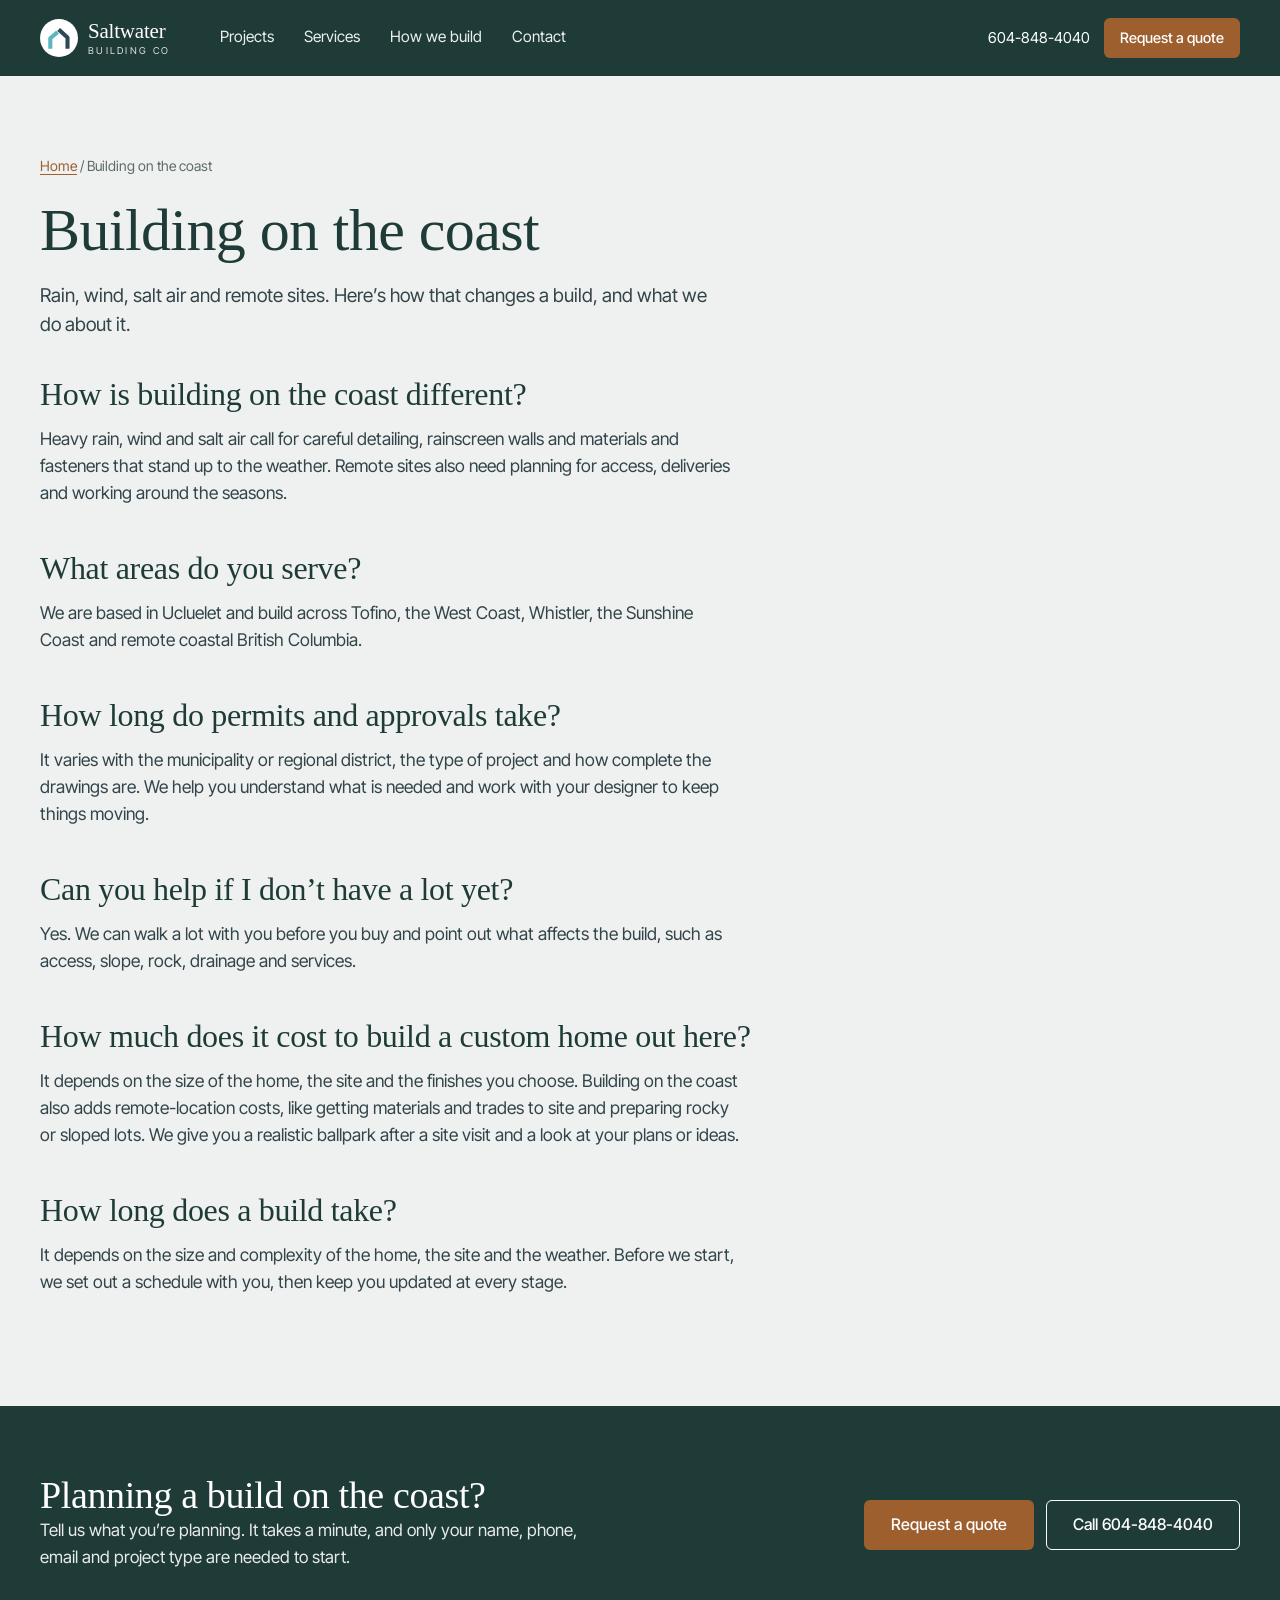
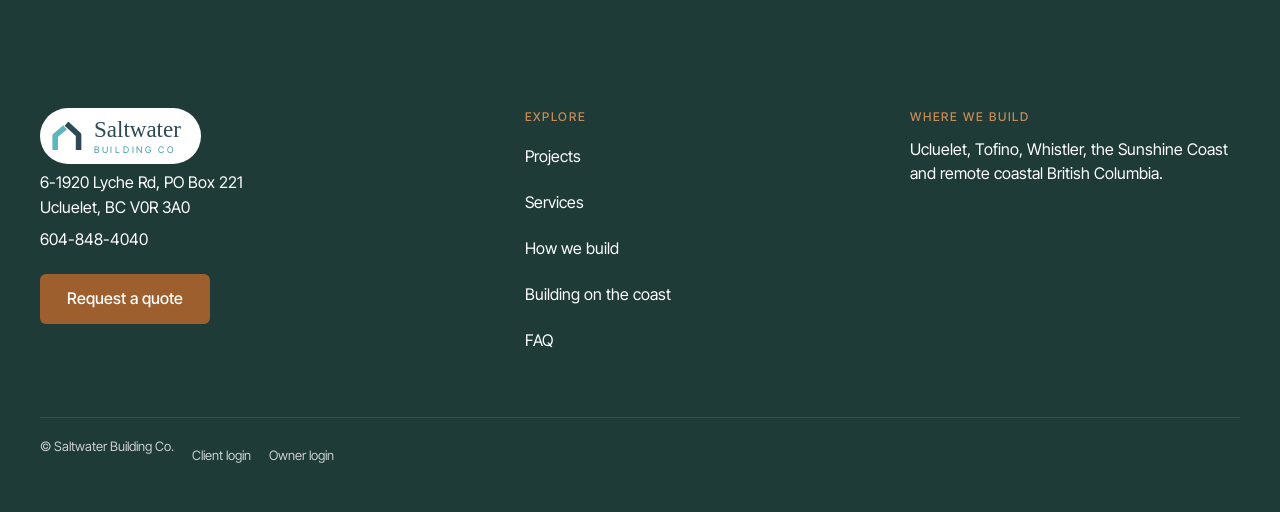
==== commit 9ab3f7a9: "Add project slider, restore About, unnumbered services, hidden Instagram section Co-Authored-By: Cla" ====
--- a/building-on-the-coast/index.html
+++ b/building-on-the-coast/index.html
@@ -4,41 +4,103 @@
 <meta charset="utf-8">
 <meta name="viewport" content="width=device-width, initial-scale=1, viewport-fit=cover">
 <title>Building on the coast | Saltwater Building Co</title>
-<meta name="description" content="How building on the West Coast is different: weather, remote sites, permits and lots. Saltwater Building Co, Ucluelet.">
-<meta name="theme-color" content="#ffffff">
+<meta name="description" content="How building on the West Coast is different: weather, remote sites, permits and lots. Saltwater Building Co, Ucluelet, Tofino, Whistler and the Sunshine Coast.">
+<meta name="theme-color" content="#1F3B38">
 <link rel="preconnect" href="https://fonts.googleapis.com">
 <link rel="preconnect" href="https://fonts.gstatic.com" crossorigin>
-<link href="https://fonts.googleapis.com/css2?family=Newsreader:wght@400&display=swap" rel="stylesheet">
+<link rel="preconnect" href="https://static.wixstatic.com">
+<link href="https://fonts.googleapis.com/css2?family=Fraunces:opsz,wght@9..144,400;9..144,500&family=Inter+Tight:wght@400;500;600&display=swap" rel="stylesheet">
 <link rel="icon" href="/favicon.svg" type="image/svg+xml">
 <link rel="apple-touch-icon" href="/apple-touch-icon.png">
-<link rel="stylesheet" href="/css/site.css?v=1">
+<link rel="stylesheet" href="/css/site.css?v=3">
+
 </head>
-<body>
+<body class="page-inner">
 <a class="skip" href="#main">Skip to content</a>
-<header class="hdr"><div class="wrap">
-  <a class="brand" href="/" aria-label="Saltwater Building Co home"><svg class="logo-mark" viewBox="0 0 62 58" aria-hidden="true"><path class="l" d="M6.5 58V28.5L27 11" fill="none" stroke-width="11.5" stroke-linejoin="round"/><path class="r" d="M30 3.5l25 23V58" fill="none" stroke-width="11.5" stroke-linejoin="round"/></svg><span>Saltwater<i> Building Co.</i></span></a>
-  <nav class="hnav" aria-label="Main"><a href="/projects/">Projects</a><a href="/#how-we-build">How we build</a><a href="/#faq">FAQ</a><a href="/#contact">Contact</a></nav>
-  <a class="hbtn" href="/#contact">Request a quote</a>
-  <details class="mnav"><summary>Menu</summary><nav aria-label="Menu"><a href="/projects/">Projects</a><a href="/#how-we-build">How we build</a><a href="/#faq">FAQ</a><a href="/#contact">Contact</a><a href="tel:+16048484040">604-848-4040</a></nav></details>
-</div></header>
+<header class="hdr" id="hdr">
+  <div class="wrap">
+    <a href="/" class="brand" aria-label="Saltwater Building Co home"><span class="badge"><svg class="logo-mark" viewBox="0 0 62 58" aria-hidden="true"><path class="l" d="M6.5 58V28.5L27 11" fill="none" stroke-width="11.5" stroke-linejoin="round"/><path class="r" d="M30 3.5l25 23V58" fill="none" stroke-width="11.5" stroke-linejoin="round"/></svg></span><span class="mark">Saltwater<small>Building Co</small></span></a>
+    <nav aria-label="Main">
+      <a href="/#projects">Projects</a>
+      <a href="/#services">Services</a>
+      <a href="/#how-we-build">How we build</a>
+      <a href="/#contact">Contact</a>
+    </nav>
+    <span class="spacer"></span>
+    <a class="tel" href="tel:+16048484040">604-848-4040</a>
+    <a class="hbtn" href="/#contact">Request a quote</a>
+    <button class="burger" id="menuBtn" aria-label="Open menu" aria-expanded="false"></button>
+  </div>
+</header>
+<div class="menu" id="menu" aria-hidden="true">
+  <nav aria-label="Menu">
+    <a href="/#projects">Projects</a>
+    <a href="/#services">Services</a>
+    <a href="/#how-we-build">How we build</a>
+    <a href="/building-on-the-coast/">Building on the coast</a>
+    <a href="/#faq">FAQ</a>
+    <a href="/#contact">Request a quote</a>
+  </nav>
+  <div class="menu-foot">
+    <p><a href="tel:+16048484040">604-848-4040</a></p>
+    <p>6-1920 Lyche Rd, PO Box 221<br>Ucluelet, BC V0R 3A0</p>
+  </div>
+</div>
 <main id="main">
-<section class="phead"><div class="wrap"><p class="crumb"><a href="/">Home</a> / Building on the coast</p><h1>Building on the coast</h1><p class="lede">Rain, wind, salt air and remote sites. How that changes a build, and what we do about it.</p><div class="prose" style="margin-top:34px"><h2>How is building on the coast different?</h2><p>Heavy rain, wind and salt air call for careful detailing, rainscreen walls and materials and fasteners that stand up to the weather. Remote sites also need planning for access, deliveries and working around the seasons.</p><h2>What areas do you serve?</h2><p>We are based in Ucluelet and build across Tofino, the West Coast, Whistler, the Sunshine Coast and remote coastal British Columbia.</p><h2>How long do permits and approvals take?</h2><p>It varies with the municipality or regional district, the type of project and how complete the drawings are. We help you understand what is needed and work with your designer to keep things moving.</p><h2>Can you help if I don&rsquo;t have a lot yet?</h2><p>Yes. We can walk a lot with you before you buy and point out what affects the build, such as access, slope, rock, drainage and services.</p><h2>How much does it cost to build a custom home out here?</h2><p>It depends on the size of the home, the site and the finishes you choose. Building on the coast also adds remote-location costs, like getting materials and trades to site and preparing rocky or sloped lots. We give you a realistic ballpark after a site visit and a look at your plans or ideas.</p><h2>How long does a build take?</h2><p>It depends on the size and complexity of the home, the site and the weather. Before we start, we set out a schedule with you, then keep you updated at every stage.</p></div></div></section>
-<section class="qband"><div class="wrap">
-  <div><h2>Planning a build on the coast?</h2><p class="body" style="margin-top:8px">Tell us what you&rsquo;re planning. Your name, phone, email and project type is enough to start.</p></div>
-  <div class="cta"><a class="btn" href="/#contact">Request a quote</a><a class="tl" href="tel:+16048484040">Call 604-848-4040</a></div>
+<section class="phead"><div class="wrap">
+  <p class="crumb"><a href="/">Home</a> / Building on the coast</p>
+  <h1>Building on the coast</h1>
+  <p class="lede">Rain, wind, salt air and remote sites. Here&rsquo;s how that changes a build, and what we do about it.</p>
+  <div class="prose" style="margin-top:36px"><h2>How is building on the coast different?</h2><p>Heavy rain, wind and salt air call for careful detailing, rainscreen walls and materials and fasteners that stand up to the weather. Remote sites also need planning for access, deliveries and working around the seasons.</p><h2>What areas do you serve?</h2><p>We are based in Ucluelet and build across Tofino, the West Coast, Whistler, the Sunshine Coast and remote coastal British Columbia.</p><h2>How long do permits and approvals take?</h2><p>It varies with the municipality or regional district, the type of project and how complete the drawings are. We help you understand what is needed and work with your designer to keep things moving.</p><h2>Can you help if I don&rsquo;t have a lot yet?</h2><p>Yes. We can walk a lot with you before you buy and point out what affects the build, such as access, slope, rock, drainage and services.</p><h2>How much does it cost to build a custom home out here?</h2><p>It depends on the size of the home, the site and the finishes you choose. Building on the coast also adds remote-location costs, like getting materials and trades to site and preparing rocky or sloped lots. We give you a realistic ballpark after a site visit and a look at your plans or ideas.</p><h2>How long does a build take?</h2><p>It depends on the size and complexity of the home, the site and the weather. Before we start, we set out a schedule with you, then keep you updated at every stage.</p></div>
 </div></section>
+<section class="qband">
+  <div class="wrap">
+    <div><h2>Planning a build on the coast?</h2><p>Tell us what you&rsquo;re planning. It takes a minute, and only your name, phone, email and project type are needed to start.</p></div>
+    <div class="cta"><a class="btn" href="/#contact">Request a quote</a><a class="btn-ghost" href="tel:+16048484040">Call 604-848-4040</a></div>
+  </div>
+</section>
 </main>
-<footer><div class="wrap">
-  <div><p><strong>Saltwater Building Co.</strong></p><p>6-1920 Lyche Rd, PO Box 221<br>Ucluelet, BC V0R 3A0</p><p><a href="tel:+16048484040">604-848-4040</a></p></div>
-  <div><h4>Explore</h4><a href="/projects/">Projects</a><br><a href="/#how-we-build">How we build</a><br><a href="/building-on-the-coast/">Building on the coast</a><br><a href="/#contact">Request a quote</a></div>
-  <div><h4>Where we build</h4><p>Ucluelet, Tofino, Whistler, the Sunshine Coast and remote coastal British Columbia.</p></div>
-  <div class="sub"><span>&copy; Saltwater Building Co.</span><a href="/portal/">Client login</a><a href="/admin/leads/" rel="nofollow">Owner login</a></div>
-</div></footer>
+<footer>
+  <div class="wrap">
+    <div>
+      <div class="foot-logo"><svg class="logo-mark" viewBox="0 0 62 58" aria-hidden="true"><path class="l" d="M6.5 58V28.5L27 11" fill="none" stroke-width="11.5" stroke-linejoin="round"/><path class="r" d="M30 3.5l25 23V58" fill="none" stroke-width="11.5" stroke-linejoin="round"/></svg><p class="wm">Saltwater<small>Building Co</small></p></div>
+      <p>6-1920 Lyche Rd, PO Box 221<br>Ucluelet, BC V0R 3A0</p>
+      <p><a href="tel:+16048484040">604-848-4040</a></p>
+      <a class="btn" href="/#contact">Request a quote</a>
+    </div>
+    <div>
+      <h4>Explore</h4>
+      <ul>
+        <li><a href="/#projects">Projects</a></li>
+        <li><a href="/#services">Services</a></li>
+        <li><a href="/#how-we-build">How we build</a></li>
+        <li><a href="/building-on-the-coast/">Building on the coast</a></li>
+        <li><a href="/#faq">FAQ</a></li>
+      </ul>
+    </div>
+    <div>
+      <h4>Where we build</h4>
+      <p>Ucluelet, Tofino, Whistler, the Sunshine Coast and remote coastal British Columbia.</p>
+    </div>
+    <div class="sub"><span>&copy; Saltwater Building Co.</span><a href="/portal/">Client login</a><a href="/admin/leads/" rel="nofollow">Owner login</a></div>
+  </div>
+</footer>
 <div class="mbar" id="mbar" role="region" aria-label="Quick contact"><a href="tel:+16048484040">Call</a><a href="sms:+16048484040">Text</a></div>
 <script>
-(function(){var d=document.querySelector('.mnav');if(d)d.querySelectorAll('a').forEach(function(a){a.addEventListener('click',function(){d.open=false})});
-var mb=document.getElementById('mbar');if(mb){document.body.classList.add('has-mbar');var t=function(){mb.classList.toggle('on',scrollY>300)};t();addEventListener('scroll',t,{passive:true})}
-document.querySelectorAll('img').forEach(function(i){i.addEventListener('error',function(){if(i.dataset.fb)return;i.dataset.fb=1;i.src=i.src.split('/v1/')[0]+'/v1/fill/w_1600,h_1200,al_c,q_85/file.jpg'})})})();
+(function(){
+  var btn=document.getElementById('menuBtn'),menu=document.getElementById('menu'),hdr=document.getElementById('hdr');
+  function setMenu(open){document.body.classList.toggle('menu-open',open);btn.setAttribute('aria-expanded',open);btn.setAttribute('aria-label',open?'Close menu':'Open menu');menu.setAttribute('aria-hidden',!open)}
+  btn.addEventListener('click',function(){setMenu(!document.body.classList.contains('menu-open'))});
+  menu.querySelectorAll('a').forEach(function(a){a.addEventListener('click',function(){setMenu(false)})});
+  var hero=document.getElementById('hero');
+  function onScroll(){if(hero)hdr.classList.toggle('solid',window.scrollY>hero.offsetHeight-hdr.offsetHeight)}
+  onScroll();window.addEventListener('scroll',onScroll,{passive:true});
+  var mb=document.getElementById('mbar');
+  if(mb){document.body.classList.add('has-mbar');
+    function t(){mb.classList.toggle('on',window.scrollY>(hero?hero.offsetHeight*.6:260))}
+    t();window.addEventListener('scroll',t,{passive:true});}
+  document.querySelectorAll('img').forEach(function(img){img.addEventListener('error',function(){if(img.dataset.fb)return;img.dataset.fb=1;img.src=img.src.split('/v1/')[0]+'/v1/fill/w_1600,h_1200,al_c,q_85/file.jpg'})});
+})();
 </script>
 <script src="/js/site-photos.js?v=2" data-site="saltwater-builder" data-texts defer></script>
 </body>
--- a/css/site.css
+++ b/css/site.css
@@ -1,221 +1,372 @@
-/* Saltwater Building Co: light, minimal, fast. One accent: logo slate. */
-:root{--bg:#fff;--ink:#1b1c1d;--grey:#666d70;--rule:#e4e7e8;--tint:#f5f7f7;--acc:#2D4955;--teal:#5DB5C0;--pad:20px;--maxw:1120px;
- --serif:"Newsreader",Georgia,"Times New Roman",serif;--sans:system-ui,-apple-system,"Segoe UI",Roboto,"Helvetica Neue",Arial,sans-serif}
+/* Saltwater Building Co: shared styles for every page */
+:root{
+  --sea:#1F3B38;      /* deep sea-green: header, footer, buttons */
+  --sea-2:#2A4A46;
+  --slate:#2D4955;    /* slate: text accents and panels */
+  --ink:#1D2B2E;
+  --mist:#EEF1EF;     /* background */
+  --paper:#FFFFFF;
+  --cedar:#9E5F2F;    /* warm cedar accent */
+  --cedar-lt:#C98B55;
+  --grey:#5E6B6A;
+  --rule:rgba(45,73,85,.22);
+  --pad:20px;
+  --maxw:1240px;
+  --r:6px;
+  --serif:"Fraunces",Georgia,"Times New Roman",serif;
+  --sans:"Inter Tight","Helvetica Neue",Arial,sans-serif;
+}
 *,*::before,*::after{box-sizing:border-box}
 html{-webkit-text-size-adjust:100%;scroll-behavior:smooth}
-body{margin:0;background:var(--bg);color:var(--ink);font-family:var(--sans);font-size:17px;line-height:1.6;overflow-x:hidden;-webkit-font-smoothing:antialiased}
+body{margin:0;background:var(--mist);color:var(--ink);font-family:var(--sans);font-size:17px;line-height:1.55;-webkit-font-smoothing:antialiased;overflow-x:hidden}
 img{display:block;width:100%;height:100%;object-fit:cover}
 a{color:inherit;text-decoration:none}
-h1,h2,h3,p,ul,ol,dl,dd,figure{margin:0;padding:0}
-ul,ol{list-style:none}
-h1,h2,h3{font-family:var(--serif);font-weight:400;line-height:1.15;letter-spacing:-.01em}
+h1,h2,h3,h4,p{margin:0;font-weight:400}
+h1,h2,h3{font-family:var(--serif);font-weight:400;letter-spacing:-.01em;line-height:1.15;color:var(--sea)}
 .wrap{max-width:var(--maxw);margin:0 auto;padding:0 var(--pad)}
-.skip{position:absolute;left:-9999px}.skip:focus{left:8px;top:8px;background:#fff;padding:10px;z-index:99}
-[id]{scroll-margin-top:80px}
-/* header: plain white bar, text menu (no icon), quote button */
-.hdr{position:sticky;top:0;z-index:40;background:#fff;border-bottom:1px solid var(--rule)}
-.hdr .wrap{height:62px;display:flex;align-items:center;gap:14px}
-.brand{display:flex;align-items:center;gap:9px;margin-right:auto;min-height:40px}
-.logo-mark{width:24px;height:23px;display:block;flex:none}
-.logo-mark .l{stroke:var(--teal)}.logo-mark .r{stroke:var(--acc)}
-.brand span{font-family:var(--serif);font-size:20px;letter-spacing:-.01em;white-space:nowrap}
-.hnav{display:none}
-.hbtn{display:inline-flex;align-items:center;min-height:40px;padding:0 16px;background:var(--acc);color:#fff;border-radius:2px;font-size:15px;font-weight:500;white-space:nowrap}
-.mnav{position:relative}
-.mnav summary{list-style:none;cursor:pointer;display:inline-flex;align-items:center;min-height:40px;padding:0 6px;font-size:15px;color:var(--acc);-webkit-tap-highlight-color:transparent}
-.mnav summary::-webkit-details-marker{display:none}
-.mnav summary::after{content:"";width:6px;height:6px;border-right:1.5px solid currentColor;border-bottom:1.5px solid currentColor;transform:rotate(45deg) translateY(-2px);margin-left:8px;transition:transform .15s}
-.mnav[open] summary::after{transform:rotate(-135deg) translateY(-2px)}
-.mnav nav{position:absolute;right:0;top:46px;width:232px;background:#fff;border:1px solid var(--rule);border-radius:3px;box-shadow:0 8px 24px rgba(0,0,0,.08);padding:6px 16px}
-.mnav nav a{display:flex;align-items:center;min-height:44px;border-bottom:1px solid var(--rule);font-size:16px}
-.mnav nav a:last-child{border:0}
-@media (min-width:860px){.hnav{display:flex;gap:26px;font-size:15.5px}.hnav a{display:inline-flex;align-items:center;min-height:40px;color:#3a4245}.hnav a:hover{color:var(--acc);text-decoration:underline;text-underline-offset:5px}.mnav{display:none}.hdr .wrap{height:72px}}
-/* type and links */
-.eyebrow{font-size:12.5px;letter-spacing:.14em;text-transform:uppercase;color:var(--acc);font-weight:500}
-.h1{font-size:clamp(36px,8.4vw,68px);max-width:13em}
-.h2{font-size:clamp(28px,5.4vw,42px)}
-.lede{font-size:clamp(18px,2.4vw,21px);color:#394043;max-width:34em}
-.body{color:#394043;max-width:36em}
-.btn{display:inline-flex;align-items:center;justify-content:center;min-height:50px;padding:0 26px;background:var(--acc);color:#fff;border:1.5px solid var(--acc);border-radius:2px;font:inherit;font-size:16px;font-weight:500;cursor:pointer;-webkit-appearance:none;appearance:none}
-.btn:hover{background:#223a44}
-.btn.alt{background:transparent;color:var(--acc)}
-.tl{display:inline-flex;align-items:center;min-height:44px;color:var(--acc);font-weight:500;border-bottom:1.5px solid rgba(45,73,85,.35);line-height:1.2;align-self:flex-start}
-.tl:hover{border-color:var(--acc)}
-.sec{padding-top:80px}
-.sec>.wrap>.eyebrow+h2,.sec .eyebrow+.h2{margin-top:10px}
-@media (min-width:860px){.sec{padding-top:128px}}
-.ph{overflow:hidden;background:var(--tint)}
-.ph-empty{display:flex;align-items:center;justify-content:center;text-align:center;padding:20px;background:var(--tint);color:var(--grey);font-family:var(--serif);font-size:20px;border:1px solid var(--rule)}
-.ph-empty span{display:block;font-family:var(--sans);font-size:13.5px;margin-top:4px}
-/* hero */
-.hero{padding-top:48px}
-.hero .lede{margin-top:20px}
-.hero .cta{margin-top:28px;display:flex;flex-wrap:wrap;align-items:center;gap:8px 24px}
-.hero .cta .btn{flex:0 1 auto}
-.vid{position:relative;margin-top:44px;aspect-ratio:16/9;background:#2f3a40 url(/wave-poster.jpg) center/cover no-repeat;overflow:hidden}
-.vid video{position:absolute;inset:0;width:100%;height:100%;object-fit:cover}
-.vid .play{position:absolute;left:14px;bottom:14px;display:inline-flex;align-items:center;gap:10px;min-height:44px;padding:0 18px 0 14px;background:rgba(255,255,255,.94);color:var(--ink);border:0;border-radius:2px;font:inherit;font-size:15px;cursor:pointer}
-.vid .play::before{content:"";border-left:11px solid var(--acc);border-top:7px solid transparent;border-bottom:7px solid transparent}
-.vid.on .play{display:none}
-@media (min-width:860px){.hero{padding-top:84px}.vid{aspect-ratio:21/9}}
-/* facts */
-.facts{margin-top:48px;border-top:1px solid var(--rule);border-bottom:1px solid var(--rule);display:grid;grid-template-columns:1fr 1fr;gap:18px 16px;padding:22px 0}
+.sr{position:absolute;left:-9999px}
+.skip{position:absolute;left:-9999px;top:0;background:#fff;padding:10px 14px;z-index:99}
+.skip:focus{left:8px;top:8px}
+
+/* ---- logo ---- */
+.brand{display:flex;align-items:center;gap:10px;color:#fff}
+.badge{width:38px;height:38px;border-radius:50%;background:#fff;display:flex;align-items:center;justify-content:center;flex:none}
+.logo-mark{width:22px;height:21px;display:block}
+.logo-mark .l{stroke:#5DB5C0}.logo-mark .r{stroke:#2D4955}
+.brand .mark{font-family:var(--serif);font-size:21px;letter-spacing:-.01em;line-height:1}
+.brand .mark small{display:block;white-space:nowrap;font-family:var(--sans);font-size:9.5px;letter-spacing:.24em;text-transform:uppercase;margin-top:4px;opacity:.85}
+
+/* ---- header ---- */
+.hdr{position:fixed;top:0;left:0;right:0;z-index:50;height:64px;transition:background .25s ease,box-shadow .25s ease;color:#fff}
+.hdr .wrap{height:100%;display:flex;align-items:center;gap:14px}
+.hdr.solid,.page-inner .hdr,.menu-open .hdr{background:var(--sea);box-shadow:0 1px 0 rgba(255,255,255,.08)}
+.hdr nav{display:none}
+.hdr .spacer{flex:1}
+.hdr .tel{display:none;font-size:15px;white-space:nowrap}
+.hbtn{display:inline-flex;align-items:center;justify-content:center;background:var(--cedar);color:#fff;border-radius:var(--r);height:40px;padding:0 16px;font-size:14.5px;font-weight:500;white-space:nowrap}
+.hbtn:hover{background:#8A5026}
+.burger{width:42px;height:42px;margin-right:-8px;border:0;background:none;padding:0;cursor:pointer;position:relative;color:#fff}
+.burger::before,.burger::after{content:"";position:absolute;left:11px;right:11px;height:2px;background:currentColor;transition:transform .25s ease,top .25s ease}
+.burger::before{top:16px;box-shadow:0 6px 0 currentColor}
+.burger::after{top:28px}
+.menu-open .burger::before{top:21px;box-shadow:none;transform:rotate(45deg)}
+.menu-open .burger::after{top:21px;transform:rotate(-45deg)}
+.menu{position:fixed;top:64px;left:0;right:0;z-index:49;background:var(--sea);color:#fff;padding:8px var(--pad) 26px;opacity:0;visibility:hidden;transform:translateY(-8px);transition:opacity .2s ease,transform .2s ease,visibility .2s}
+.menu-open .menu{opacity:1;visibility:visible;transform:none}
+.menu nav a{display:block;padding:14px 0;font-family:var(--serif);font-size:24px;border-bottom:1px solid rgba(255,255,255,.14)}
+.menu .menu-foot{margin-top:18px;font-size:15px;line-height:1.5;opacity:.85}
+.menu-open{overflow:hidden}
+@media (min-width:900px){
+  .hdr{height:76px}
+  .hdr nav{display:flex;gap:30px;margin-left:36px;font-size:15.5px}
+  .hdr nav a{opacity:.92;padding:6px 0;border-bottom:1.5px solid transparent}
+  .hdr nav a:hover{border-color:var(--cedar-lt)}
+  .hdr .tel{display:block}
+  .burger,.menu{display:none}
+}
+
+/* ---- buttons and links ---- */
+.btn,.btn-ghost{display:inline-flex;align-items:center;justify-content:center;min-height:50px;padding:0 26px;border-radius:var(--r);font:inherit;font-size:16px;font-weight:500;cursor:pointer;border:1.5px solid transparent;-webkit-appearance:none;appearance:none;text-align:center}
+.btn{background:var(--cedar);color:#fff}
+.btn:hover{background:#8A5026}
+.btn-ghost{background:transparent;color:inherit;border-color:currentColor}
+.btn-ghost:hover{background:rgba(255,255,255,.12)}
+.on-light .btn-ghost,.btn-ghost.dk{color:var(--sea)}
+.btn-ghost.dk:hover{background:rgba(31,59,56,.07)}
+.link{display:inline-flex;align-items:center;gap:12px;font-weight:500;font-size:16px;color:var(--cedar);line-height:1.2}
+.link .arr{display:inline-block;width:18px;height:10px;position:relative}
+.link .arr::before{content:"";position:absolute;left:0;right:1px;top:50%;height:1.5px;background:currentColor;transform:translateY(-50%)}
+.link .arr::after{content:"";position:absolute;right:1px;top:50%;width:7px;height:7px;border-top:1.5px solid currentColor;border-right:1.5px solid currentColor;transform:translateY(-50%) rotate(45deg)}
+.link:hover .label{text-decoration:underline;text-underline-offset:4px}
+
+/* ---- type ---- */
+.eyebrow{font-size:12.5px;letter-spacing:.14em;text-transform:uppercase;color:var(--cedar);font-weight:500}
+.h-xl{font-size:clamp(38px,9.5vw,76px);line-height:1.05}
+.h-lg{font-size:clamp(30px,6.4vw,48px)}
+.h-md{font-size:clamp(25px,4.6vw,34px)}
+.body{font-size:17px;line-height:1.6;color:#33444a}
+.sec{padding-top:72px}
+.sec h2{margin-top:10px}
+.sec .intro{margin-top:14px;color:var(--grey);max-width:36em}
+@media (min-width:900px){.sec{padding-top:120px}.body{font-size:18px}}
+
+/* ---- hero ---- */
+.hero{position:relative;min-height:88svh;min-height:88vh;display:flex;align-items:flex-end;overflow:hidden;color:#fff;background:#2f3a40 url(/wave-poster.jpg) center/cover no-repeat}
+.hero-vid{position:absolute;inset:0;width:100%;height:100%;object-fit:cover}
+.hero::after{content:"";position:absolute;inset:0;background:linear-gradient(to top,rgba(20,38,36,.88) 0%,rgba(20,38,36,.5) 45%,rgba(20,38,36,.3) 100%)}
+.hero .wrap{position:relative;z-index:2;padding-top:120px;padding-bottom:48px;width:100%}
+.hero h1{color:#fff;max-width:14em}
+.hero .sub{margin-top:18px;font-size:clamp(17px,2.4vw,21px);max-width:32em;color:rgba(255,255,255,.92)}
+.hero .cta{margin-top:28px;display:flex;flex-wrap:wrap;gap:12px}
+.hero .cta a{flex:1 1 200px;max-width:260px}
+@media (prefers-reduced-motion:reduce){.hero-vid{display:none}}
+
+/* ---- proof band ---- */
+.proof{background:var(--sea);color:#fff}
+.proof .row{display:grid;grid-template-columns:1fr 1fr;gap:20px 16px;padding-block:26px}
+.proof .k{font-size:11.5px;letter-spacing:.12em;text-transform:uppercase;color:var(--cedar-lt)}
+.proof .v{font-size:15.5px;line-height:1.35;margin-top:3px}
+.proof a.v{text-decoration:underline;text-underline-offset:3px}
+@media (min-width:900px){.proof .row{grid-template-columns:repeat(4,1fr);gap:32px;padding-block:34px}}
+
+/* ---- photos ---- */
+.ph{overflow:hidden;background:#cdd6d3;border-radius:var(--r)}
+.ph img{color:transparent;font-size:0}
+.ph-empty{display:flex;align-items:center;justify-content:center;background:linear-gradient(150deg,var(--slate),var(--sea)) !important;color:rgba(255,255,255,.85);text-align:center;padding:20px;font-family:var(--serif);font-size:22px}
+.ph-empty span{font-size:14px;font-family:var(--sans);opacity:.8;display:block;margin-top:6px}
+.cap{margin-top:12px;font-size:14.5px;color:var(--grey)}
+
+/* ---- now building ---- */
+.tide .grid{display:grid;gap:28px}
+.tide .ph{aspect-ratio:3/2}
+.facts{margin:24px 0 0;border-top:1px solid var(--rule)}
+.facts>div{padding:11px 0;border-bottom:1px solid var(--rule)}
 .facts dt{font-size:11.5px;letter-spacing:.12em;text-transform:uppercase;color:var(--grey)}
-.facts dd{font-size:15.5px;line-height:1.4;margin-top:3px}
-.facts a{text-decoration:underline;text-underline-offset:3px;display:inline-flex;align-items:center;min-height:40px}
-@media (min-width:860px){.facts{grid-template-columns:repeat(4,1fr);gap:32px;padding:28px 0}}
-/* intro */
-.two{display:grid;gap:28px}
-.two .ph{aspect-ratio:4/3}
-@media (min-width:860px){.two{grid-template-columns:1fr 1fr;gap:80px;align-items:center}.two.rev .ph{order:2}}
-.svcs{display:flex;flex-wrap:wrap;gap:4px 8px;margin-top:22px}
-.svcs a{display:inline-flex;align-items:center;min-height:40px;padding:0 14px;border:1px solid var(--rule);border-radius:2px;font-size:15px;color:#2b3236}
-.svcs a:hover{border-color:var(--acc);color:var(--acc)}
-/* case studies */
-.cases{display:grid;gap:56px;margin-top:40px}
-.case{display:grid;gap:18px}
-.case .ph{aspect-ratio:3/2}
-.case h3{font-size:clamp(26px,4.6vw,36px);margin-top:4px}
-.case .k{font-size:14.5px;color:var(--grey)}
-.case p.s{color:#394043;max-width:32em}
-.case .txt{display:flex;flex-direction:column;gap:10px}
-@media (min-width:860px){.cases{gap:96px;margin-top:64px}.case{grid-template-columns:1.35fr 1fr;gap:64px;align-items:center}.case:nth-child(even) .ph{order:2}}
-.also{margin-top:72px;border-top:1px solid var(--rule);padding-top:26px}
-.also h3{font-family:var(--sans);font-size:12.5px;letter-spacing:.14em;text-transform:uppercase;color:var(--grey);font-weight:500}
-.also ul{margin-top:8px}
-.also li a{display:flex;justify-content:space-between;align-items:center;min-height:52px;border-bottom:1px solid var(--rule);font-family:var(--serif);font-size:22px}
-.also li a::after{content:"\2192";color:var(--acc);font-family:var(--sans);font-size:16px}
-/* process */
-.steps{counter-reset:s;margin-top:36px;display:grid;gap:0;border-top:1px solid var(--rule)}
-.steps li{counter-increment:s;display:grid;grid-template-columns:34px 1fr;gap:4px 10px;padding:22px 0;border-bottom:1px solid var(--rule)}
-.steps li::before{content:counter(s);font-family:var(--serif);font-size:22px;color:var(--acc);line-height:1.2}
-.steps h3{font-size:22px}
-.steps p{grid-column:2;color:#394043}
-@media (min-width:860px){.steps{grid-template-columns:repeat(4,1fr);border-top:0;gap:32px}.steps li{display:block;border:0;border-top:2px solid var(--acc);padding:18px 0 0}.steps li::before{display:block;margin-bottom:8px}.steps p{margin-top:8px}}
-.stages{margin-top:44px;display:grid;grid-template-columns:1fr 1fr;gap:22px 14px}
-.stages .ph{aspect-ratio:4/3}
-.stages p{margin-top:8px;font-size:15px;color:#394043;line-height:1.4}
-.stages b{display:block;font-family:var(--serif);font-weight:400;font-size:18px;color:var(--ink)}
-@media (min-width:860px){.stages{grid-template-columns:repeat(4,1fr);gap:20px}}
-.stg-h{margin-top:56px;font-size:12.5px;letter-spacing:.14em;text-transform:uppercase;color:var(--grey);font-weight:500}
-/* how we work (plain) + team */
-.work{background:var(--tint);padding:64px 0;margin-top:80px}
-.work .statement{font-family:var(--serif);font-size:clamp(24px,4.6vw,36px);line-height:1.3;max-width:22em;margin-top:12px}
-.work .by{margin-top:14px;font-size:13px;letter-spacing:.1em;text-transform:uppercase;color:var(--grey)}
-.team{display:grid;grid-template-columns:96px 1fr;gap:18px;align-items:center;margin-top:56px}
-.team .ph{aspect-ratio:1;border-radius:50%}
-.team p{color:#394043}
-@media (min-width:860px){.work{margin-top:128px;padding:96px 0}}
-/* faq */
-.faq-wrap{display:grid;gap:24px}
+.facts dd{margin:3px 0 0;font-size:16.5px}
+.tide .link{margin-top:26px}
+@media (min-width:900px){.tide .grid{grid-template-columns:1.25fr 1fr;gap:64px;align-items:center}}
+
+/* ---- projects grid ---- */
+.pgrid{display:grid;grid-template-columns:1fr;gap:34px 22px;margin-top:34px}
+.card{display:block;color:inherit}
+.card .ph{aspect-ratio:3/2;transition:transform .4s ease}
+.card .ph img{transition:transform .5s ease}
+@media (hover:hover){.card:hover .ph img{transform:scale(1.03)}}
+.card .t{font-family:var(--serif);font-size:23px;line-height:1.2;margin-top:14px;color:var(--sea)}
+.card .c{font-size:14.5px;color:var(--grey);margin-top:3px}
+.card.flash .ph{outline:3px solid var(--cedar);outline-offset:4px}
+@media (min-width:640px){.pgrid{grid-template-columns:1fr 1fr}}
+@media (min-width:1000px){.pgrid{grid-template-columns:repeat(3,1fr);gap:48px 28px}}
+
+/* ---- services ---- */
+.svc-grid{display:grid;gap:34px}
+.svc{list-style:none;margin:0;padding:0;border-bottom:1px solid var(--rule)}
+.svc li{border-top:1px solid var(--rule)}
+.svc a{display:grid;grid-template-columns:52px 1fr;align-items:baseline;padding:16px 0;-webkit-tap-highlight-color:transparent}
+.svc .n{font-size:12px;color:var(--cedar);letter-spacing:.06em}
+.svc .s{font-family:var(--serif);font-size:23px;color:var(--sea)}
+@media (hover:hover){.svc a:hover .s{color:var(--cedar)}}
+.services .land{aspect-ratio:3/2;margin-top:28px}
+@media (min-width:900px){.svc-grid{grid-template-columns:1fr 1fr;gap:64px;align-items:start}.services .land{margin-top:34px}}
+
+/* ---- how we build / timeline ---- */
+.tl{list-style:none;margin:34px 0 0;padding:0;display:grid;gap:34px;counter-reset:s}
+.tl li .ph{aspect-ratio:4/3}
+.tl .n{margin-top:14px;font-size:12px;letter-spacing:.14em;color:var(--cedar);display:flex;align-items:center;gap:10px}
+.tl .n::after{content:"";height:1px;flex:1;background:var(--rule)}
+.tl .t{font-family:var(--serif);font-size:23px;margin-top:6px;color:var(--sea)}
+.tl .d{margin-top:6px;font-size:16px;color:#3d4d52;line-height:1.5}
+.now{margin-top:34px;background:var(--sea);color:#fff;border-radius:var(--r);padding:22px;display:grid;gap:12px}
+.now .eyebrow{color:var(--cedar-lt)}
+.now p{font-size:16.5px;color:rgba(255,255,255,.92);max-width:42em}
+.now .link{color:#fff;margin-top:4px}
+@media (min-width:700px){.tl{grid-template-columns:repeat(2,1fr)}}
+@media (min-width:1000px){.tl{grid-template-columns:repeat(4,1fr);gap:22px}.now{grid-template-columns:1fr auto;align-items:center;padding:28px 32px}}
+.approach .grid{display:grid;gap:24px}
+.approach .land{margin-top:34px;aspect-ratio:3/2}
+@media (min-width:900px){.approach .grid{grid-template-columns:1fr 1fr;gap:64px;align-items:start}.approach .land{aspect-ratio:21/9}}
+
+/* ---- how we work (plain statement) ---- */
+.work .grid{display:grid;gap:28px}
+.work .ph{aspect-ratio:4/3}
+.work .statement{font-family:var(--serif);font-size:clamp(25px,4.4vw,36px);line-height:1.3;color:var(--sea);margin-top:12px}
+.work .by{margin-top:16px;font-size:14px;letter-spacing:.1em;text-transform:uppercase;color:var(--grey)}
+@media (min-width:900px){.work .grid{grid-template-columns:1fr 1fr;gap:64px;align-items:center}}
+
+/* ---- photo band with quote button ---- */
+.band{position:relative;margin-top:72px;min-height:420px;display:flex;align-items:center;color:#fff;overflow:hidden;background:var(--sea)}
+.band>img{position:absolute;inset:0}
+.band::after{content:"";position:absolute;inset:0;background:linear-gradient(90deg,rgba(20,38,36,.82),rgba(20,38,36,.35))}
+.band .wrap{position:relative;z-index:2;padding-block:64px}
+.band h2{color:#fff;max-width:14em}
+.band p{margin-top:14px;max-width:30em;font-size:18px;color:rgba(255,255,255,.92)}
+.band .btn{margin-top:26px}
+@media (min-width:900px){.band{margin-top:120px;min-height:480px}}
+
+/* ---- portal sample ---- */
+.portal .grid{display:grid;gap:30px}
+.portal ul.pts{list-style:none;margin:24px 0 0;padding:0;border-top:1px solid var(--rule)}
+.portal ul.pts li{padding:11px 0;border-bottom:1px solid var(--rule)}
+.portal .links{display:flex;flex-direction:column;align-items:flex-start;gap:16px;margin-top:28px}
+.phone{margin:10px auto 0;width:260px;border-radius:34px;background:var(--sea);padding:10px;box-shadow:0 18px 40px rgba(20,38,36,.2)}
+.phone .scr{border-radius:26px;overflow:hidden;background:var(--mist);font-size:11px;line-height:1.3}
+.phone .bar{display:flex;justify-content:space-between;align-items:center;padding:14px 16px 8px;font-size:10px;letter-spacing:.06em;text-transform:uppercase;color:var(--grey)}
+.phone .bar b{font-weight:500;color:var(--ink)}
+.phone .feed{display:grid;grid-template-columns:2fr 1fr;grid-template-rows:1fr 1fr;gap:4px;height:150px;padding:0 10px}
+.phone .feed div{overflow:hidden;background:#cdd6d3;border-radius:4px}
+.phone .feed div:first-child{grid-row:span 2}
+.phone .sch{margin:12px 10px 0;padding:10px 12px;background:#fff;border-radius:6px}
+.phone .sch .k{display:flex;justify-content:space-between;color:var(--grey);text-transform:uppercase;letter-spacing:.05em;font-size:9.5px}
+.phone .sch .track{margin-top:8px;height:3px;background:rgba(45,73,85,.2);border-radius:2px;overflow:hidden}
+.phone .sch .track span{display:block;width:62%;height:100%;background:var(--cedar)}
+.phone .sch .st{display:flex;justify-content:space-between;margin-top:6px;font-size:9.5px;color:var(--grey)}
+.phone .sch .st .on{color:var(--ink)}
+.phone .note{margin:8px 10px 14px;padding:10px 12px;background:#fff;border-radius:6px;border-left:2px solid var(--cedar)}
+.phone .note .k{color:var(--grey);text-transform:uppercase;letter-spacing:.05em;font-size:9.5px}
+.phone .note p{margin-top:4px;font-size:11.5px;color:var(--ink)}
+@media (min-width:900px){.portal .grid{grid-template-columns:1.2fr 1fr;gap:64px;align-items:center}.phone{margin:0 auto}}
+
+/* ---- reviews (hidden until real ones exist) ---- */
+.reviews{list-style:none;margin:30px 0 0;padding:0;display:grid;gap:24px}
+.reviews:empty{display:none}
+.review{border-top:1px solid var(--rule);padding-top:18px}
+.review p{font-family:var(--serif);font-size:20px;line-height:1.35}
+.review .who{margin-top:12px;font-family:var(--sans);font-size:12px;color:var(--grey);letter-spacing:.1em;text-transform:uppercase}
+@media (min-width:900px){.reviews{grid-template-columns:repeat(3,1fr)}}
+
+/* ---- FAQ ---- */
+.faq-wrap{display:grid;gap:26px}
 .faq{border-bottom:1px solid var(--rule)}
 .faq details{border-top:1px solid var(--rule)}
-.faq summary{list-style:none;cursor:pointer;display:flex;justify-content:space-between;align-items:center;gap:20px;min-height:56px;padding:12px 0;font-family:var(--serif);font-size:20px;line-height:1.3}
+.faq summary{list-style:none;cursor:pointer;display:flex;justify-content:space-between;align-items:center;gap:20px;padding:17px 0;font-family:var(--serif);font-size:19px;line-height:1.3;color:var(--sea);-webkit-tap-highlight-color:transparent}
 .faq summary::-webkit-details-marker{display:none}
-.faq summary::after{content:"+";font-family:var(--sans);font-size:22px;color:var(--acc);flex:none}
-.faq details[open] summary::after{content:"\2212"}
-.faq .a{padding:0 0 20px;color:#394043;max-width:40em}
-@media (min-width:860px){.faq-wrap{grid-template-columns:1fr 1.5fr;gap:80px;align-items:start}}
-/* quiet photo */
-.quiet{margin-top:80px;aspect-ratio:16/9;max-height:520px}
-@media (min-width:860px){.quiet{margin-top:128px;aspect-ratio:21/9}}
-.reviews{margin-top:28px;display:grid;gap:22px}.reviews:empty{display:none}
-.review{border-top:1px solid var(--rule);padding-top:16px}.review p{font-family:var(--serif);font-size:20px}.review .who{margin-top:8px;font-family:var(--sans);font-size:12px;color:var(--grey);letter-spacing:.1em;text-transform:uppercase}
-/* contact + form */
-.contact .grid{display:grid;gap:28px;margin-top:28px}
-.contact .side p{color:#394043;max-width:26em}
-.contact .side a.tel{display:inline-flex;align-items:center;min-height:44px;margin-top:10px;color:var(--acc);font-weight:500;text-decoration:underline;text-underline-offset:4px}
-form{margin:0;max-width:620px}
+.faq summary::after{content:"";flex:none;width:13px;height:13px;background:linear-gradient(currentColor,currentColor) center/13px 1.5px no-repeat,linear-gradient(currentColor,currentColor) center/1.5px 13px no-repeat;color:var(--cedar);transition:transform .25s ease}
+.faq details[open] summary::after{transform:rotate(45deg)}
+.faq .a{padding:0 0 20px;color:#3d4d52;font-size:16.5px;max-width:40em}
+@media (min-width:900px){.faq-wrap{grid-template-columns:1fr 1.5fr;gap:64px;align-items:start}}
+
+/* ---- contact / quote form ---- */
+.contact{padding-bottom:72px}
+.contact .grid{display:grid;gap:30px;margin-top:8px}
+.contact .lead{font-family:var(--serif);font-size:clamp(22px,3.6vw,28px);line-height:1.3;color:var(--sea)}
+.contact .lead+.lead{margin-top:16px}
+.contact .qside .links{margin-top:24px;display:grid;gap:10px;font-size:17px}
+.contact .qside .links a{color:var(--cedar);text-decoration:underline;text-underline-offset:3px}
+.qcard{background:var(--paper);border-radius:10px;padding:22px 18px;box-shadow:0 10px 30px rgba(20,38,36,.08)}
+form{margin:0;max-width:640px}
 .fld{margin-bottom:18px}
-.fld label{display:block;font-size:15.5px;margin-bottom:6px}
-.fld label .req{color:var(--acc);margin-left:3px}
-.fld input,.fld textarea{width:100%;display:block;font:inherit;font-size:16px;color:var(--ink);background:#fff;border:1px solid #b8c0c2;border-radius:2px;padding:10px 12px;height:48px;outline:none;-webkit-appearance:none;appearance:none}
+.fld label{display:block;font-size:15.5px;color:#33444a;margin-bottom:6px}
+.fld label .req{color:var(--cedar);margin-left:3px}
+.fld input,.fld textarea{width:100%;display:block;font:inherit;font-size:16px;color:var(--ink);background:#fff;border:1px solid #b9c5c3;border-radius:var(--r);padding:10px 12px;height:48px;outline:none;-webkit-appearance:none;appearance:none}
 .fld textarea{height:130px;resize:vertical}
-.fld input:focus,.fld textarea:focus{border-color:var(--acc);box-shadow:0 0 0 3px rgba(45,73,85,.12)}
-.chk{display:flex;align-items:center;gap:10px;margin:4px 0 24px;cursor:pointer;min-height:40px}
-.chk input{width:18px;height:18px;margin:0;accent-color:var(--acc)}
+.fld input:focus,.fld textarea:focus{border-color:var(--sea);box-shadow:0 0 0 3px rgba(31,59,56,.12)}
+.chk{display:flex;align-items:center;gap:10px;font-size:16px;color:#33444a;margin:4px 0 24px;cursor:pointer}
+.chk input{width:18px;height:18px;margin:0;accent-color:var(--sea)}
 .hp{position:absolute;left:-9999px}
 .q-step{border:0;margin:0 0 40px;padding:0;min-width:0}
-.q-step legend{padding:0;margin:0 0 16px;font-family:var(--serif);font-size:clamp(24px,4.2vw,30px);line-height:1.2}
-.q-sub{margin:-6px 0 18px;color:var(--grey);font-size:15.5px}
+.q-step legend{padding:0;margin:0 0 18px;font-family:var(--serif);font-size:clamp(23px,4vw,28px);line-height:1.25;color:var(--sea)}
+.q-step .q-sub{margin:-8px 0 18px;color:var(--grey);font-size:15.5px}
 .q-opt{color:var(--grey);font-size:13px;margin-left:4px}
-.q-lbl{display:block;font-size:15.5px;margin-bottom:8px}
-.q-lbl .req{color:var(--acc)}
+.q-lbl{display:block;font-size:15.5px;color:#33444a;margin-bottom:8px}
 .tiles{display:grid;grid-template-columns:1fr 1fr;gap:8px}
 .tiles.sm{grid-template-columns:repeat(3,1fr)}
 .tile{position:relative;display:block;cursor:pointer;-webkit-tap-highlight-color:transparent}
 .tile input{position:absolute;opacity:0;inset:0;width:100%;height:100%;margin:0;cursor:pointer}
-.tile span{display:flex;align-items:center;min-height:58px;height:100%;padding:10px 14px;background:#fff;border:1px solid #b8c0c2;border-radius:2px;font-size:15.5px;line-height:1.2}
+.tile span{display:flex;align-items:center;min-height:60px;height:100%;padding:10px 14px;background:#fff;border:1px solid #b9c5c3;border-radius:var(--r);font-size:15.5px;line-height:1.2;color:var(--ink);transition:border-color .15s,background .15s,color .15s}
 .tiles.sm .tile span{min-height:48px;justify-content:center}
-@media (hover:hover){.tile:hover span{border-color:var(--acc)}}
-.tile input:checked+span{background:var(--acc);border-color:var(--acc);color:#fff}
-.tile input:focus-visible+span{outline:2px solid var(--teal);outline-offset:2px}
-.q-progress{margin-bottom:24px}
+@media (hover:hover){.tile:hover span{border-color:var(--sea)}}
+.tile input:checked+span{background:var(--sea);border-color:var(--sea);color:#fff}
+.tile input:focus-visible+span{outline:2px solid var(--cedar);outline-offset:2px}
+.q-progress{margin-bottom:26px}
 .q-label{display:flex;justify-content:space-between;font-size:12px;color:var(--grey);letter-spacing:.1em;text-transform:uppercase}
-.q-bar{margin-top:10px;height:2px;background:var(--rule);position:relative}
-.q-bar span{position:absolute;left:0;top:0;bottom:0;width:0;background:var(--acc)}
+.q-bar{margin-top:10px;height:3px;border-radius:2px;background:rgba(45,73,85,.15);position:relative;overflow:hidden}
+.q-bar span{position:absolute;left:0;top:0;bottom:0;width:0;background:var(--cedar);transition:width .3s ease}
 .q-error{margin:14px 0 0;color:#b00020;font-size:15px}
-.q-nav{display:flex;align-items:center;justify-content:space-between;gap:12px;margin-top:24px}
-.q-nav .btn{min-width:120px;margin-left:auto}
-.q-back{background:none;border:0;padding:0;min-height:44px;cursor:pointer;color:var(--acc);font:inherit;font-weight:500}
-.drop{display:block;margin-top:4px;padding:16px 14px;border:1px dashed #9fb0b4;border-radius:2px;cursor:pointer}
-.drop-h{display:block}
+.q-nav{display:flex;align-items:center;justify-content:space-between;gap:12px;margin-top:26px}
+.q-nav .btn{min-width:120px}
+.q-nav [data-next],.q-nav [type=submit]{margin-left:auto}
+.q-nav .btn.alt{background:transparent;color:var(--sea);border-color:var(--sea)}
+.q-back{background:none;border:0;padding:12px 0;cursor:pointer;color:var(--sea);font-family:inherit}
+.q-back .arr{transform:scaleX(-1)}
+.drop{display:block;margin-top:4px;padding:16px 14px;border:1.5px dashed #9fb0ad;border-radius:var(--r);background:#fff;cursor:pointer}
+.drop-h{display:block;font-size:16px}
 .drop input{display:block;margin:10px 0 6px;font:inherit;font-size:14px;max-width:100%}
-.drop small{display:block;font-size:13px;color:var(--grey)}
-.drop-name{display:block;margin-top:6px;font-size:14px;font-weight:500}.drop-name:empty{display:none}
+.drop small{display:block;font-size:13px;color:var(--grey);line-height:1.3}
+.drop-name{display:block;margin-top:6px;font-size:14px;font-weight:500}
+.drop-name:empty{display:none}
 .q-on .q-step{display:none;margin-bottom:0}
-.q-on .q-step.q-cur{display:block}
-.q-done .lead{font-family:var(--serif);font-size:28px;line-height:1.25}
-.q-done .body{margin-top:12px}
-.q-done .tl{margin-top:16px}
-.q-done .call{margin-top:12px}.q-done .call a{text-decoration:underline;display:inline-flex;align-items:center;min-height:40px}
-@media (min-width:700px){.tiles{grid-template-columns:repeat(3,1fr)}}
-@media (min-width:960px){.contact .grid{grid-template-columns:1fr 1.3fr;gap:80px}}
-/* inner pages */
-.phead{padding-top:36px}
-.crumb{font-size:14.5px;color:var(--grey)}
-.crumb a{color:var(--acc);text-decoration:underline;text-underline-offset:3px;display:inline-flex;align-items:center;min-height:40px}
-.phead h1{font-size:clamp(34px,8vw,60px);margin-top:4px}
-.phead .lede{margin-top:14px}
+.q-on .q-step.q-cur{display:block;animation:qIn .25s ease}
+@keyframes qIn{from{opacity:0;transform:translateY(6px)}to{opacity:1;transform:none}}
+@media (prefers-reduced-motion:reduce){.q-on .q-step.q-cur{animation:none}.q-bar span{transition:none}}
+.q-done{max-width:600px}
+.q-done .body{margin-top:14px}
+.q-done .link{margin-top:24px}
+.q-done .call{margin-top:18px}
+.q-done .call a{text-decoration:underline;text-underline-offset:3px}
+@media (min-width:700px){.qcard{padding:34px}.tiles{grid-template-columns:repeat(3,1fr)}}
+@media (min-width:1000px){.contact .grid{grid-template-columns:1fr 1.25fr;gap:64px;align-items:start}}
+
+/* ---- quote band on inner pages ---- */
+.qband{margin-top:72px;background:var(--sea);color:#fff}
+.qband .wrap{padding-block:52px;display:grid;gap:20px}
+.qband h2{color:#fff;font-size:clamp(26px,5vw,38px)}
+.qband p{color:rgba(255,255,255,.9);max-width:34em}
+.qband .cta{display:flex;flex-wrap:wrap;gap:12px;margin-top:6px}
+@media (min-width:900px){.qband{margin-top:110px}.qband .wrap{grid-template-columns:1.4fr 1fr;align-items:center;padding-block:68px}.qband .cta{justify-content:flex-end}}
+
+/* ---- inner pages ---- */
+.page-inner main{padding-top:64px}
+.phead{padding-top:44px}
+.phead h1{font-size:clamp(34px,8vw,60px);margin-top:10px}
+.phead .lede{margin-top:16px;max-width:36em;font-size:19px;color:#33444a}
+.crumb{font-size:14px;color:var(--grey)}
+.crumb a{color:var(--cedar);text-decoration:underline;text-underline-offset:3px}
 .pimg{margin-top:30px;aspect-ratio:3/2}
-.story{margin-top:48px;display:grid;gap:34px}
-.story h2{font-size:clamp(24px,4.4vw,32px)}
-.story .facts2{border-top:1px solid var(--rule)}
-.story .facts2>div{padding:12px 0;border-bottom:1px solid var(--rule)}
-.story dt{font-size:11.5px;letter-spacing:.12em;text-transform:uppercase;color:var(--grey)}
-.story dd{margin-top:2px}
-.stg{margin-top:12px;border-top:1px solid var(--rule)}
-.stg li{display:grid;grid-template-columns:34px 1fr;gap:2px 10px;padding:16px 0;border-bottom:1px solid var(--rule)}
-.stg li::before{counter-increment:s;content:counter(s);font-family:var(--serif);font-size:20px;color:var(--acc)}
-.stg{counter-reset:s}
-.stg b{font-family:var(--serif);font-weight:400;font-size:20px}
-.stg span{grid-column:2;color:#394043}
-@media (min-width:860px){.story{grid-template-columns:1fr 1.3fr;gap:80px}}
-.next{margin-top:56px}
-.next a{display:flex;justify-content:space-between;align-items:center;min-height:56px;border-top:1px solid var(--rule);border-bottom:1px solid var(--rule);font-family:var(--serif);font-size:21px}
-.next a::after{content:"\2192";color:var(--acc);font-family:var(--sans)}
-.qband{margin-top:80px;border-top:1px solid var(--rule);background:var(--tint)}
-.qband .wrap{padding-block:48px;display:grid;gap:18px}
-.qband h2{font-size:clamp(26px,5vw,36px)}
-.qband .cta{display:flex;flex-wrap:wrap;gap:10px 22px;align-items:center}
-@media (min-width:860px){.qband{margin-top:128px}.qband .wrap{grid-template-columns:1.4fr 1fr;align-items:center;padding-block:64px}.qband .cta{justify-content:flex-end}}
-.prose h2{font-size:clamp(24px,4.4vw,32px);margin-top:40px}.prose h2:first-child{margin-top:0}.prose p{margin-top:10px;max-width:40em;color:#394043}
-/* footer */
-footer{margin-top:0;border-top:1px solid var(--rule);background:#fff}
-footer .wrap{padding-top:44px;padding-bottom:36px;display:grid;gap:26px;font-size:16px}
-footer h4{font-size:12px;letter-spacing:.14em;text-transform:uppercase;color:var(--grey);font-weight:500;margin-bottom:8px}
-footer a{display:inline-flex;align-items:center;min-height:40px}
+.pbody{margin-top:30px;display:grid;gap:26px}
+.pnext{margin-top:56px;display:grid;gap:12px}
+.pnext a{display:flex;justify-content:space-between;align-items:center;gap:16px;padding:16px 0;border-top:1px solid var(--rule);font-family:var(--serif);font-size:21px;color:var(--sea)}
+.pnext a:last-child{border-bottom:1px solid var(--rule)}
+.prose h2{font-size:clamp(24px,4.4vw,32px);margin-top:44px}
+.prose h2:first-child{margin-top:0}
+.prose p{margin-top:12px;max-width:40em;color:#33444a;font-size:17.5px}
+@media (min-width:900px){.page-inner main{padding-top:76px}.phead{padding-top:70px}.pbody{grid-template-columns:1fr 1fr;gap:64px}.pimg{aspect-ratio:16/9}}
+
+/* ---- footer ---- */
+footer{background:var(--sea);color:#fff;margin-top:0}
+footer .wrap{padding-top:54px;padding-bottom:36px;display:grid;gap:30px;font-size:16px;line-height:1.55}
+footer .foot-logo{display:inline-flex;align-items:center;gap:12px;background:#fff;border-radius:999px;padding:10px 20px 10px 12px;margin-bottom:6px}
+footer .foot-logo .logo-mark{width:30px;height:28px}
+footer .foot-logo .wm{font-family:var(--serif);font-size:23px;line-height:1;color:var(--slate)}
+footer .foot-logo .wm small{display:block;font-family:var(--sans);font-size:9px;letter-spacing:.3em;margin-top:4px;color:#3e9aa6;text-transform:uppercase}
+footer h4{font-size:12px;letter-spacing:.14em;text-transform:uppercase;color:var(--cedar-lt);margin-bottom:10px;font-weight:500}
 footer a:hover{text-decoration:underline;text-underline-offset:3px}
-footer .sub{border-top:1px solid var(--rule);padding-top:12px;font-size:14px;color:var(--grey);display:flex;flex-wrap:wrap;gap:0 20px;align-items:center}
-@media (min-width:860px){footer .wrap{grid-template-columns:1.3fr 1fr 1fr;gap:56px;padding-top:64px}footer .sub{grid-column:1/-1}}
-.mbar{position:fixed;left:0;right:0;bottom:0;z-index:30;display:flex;background:#fff;border-top:1px solid var(--rule);padding-bottom:env(safe-area-inset-bottom);transform:translateY(110%);transition:transform .25s}
+footer ul{list-style:none;margin:0;padding:0;display:grid;gap:6px}
+footer .btn{margin-top:14px}
+footer .sub{border-top:1px solid rgba(255,255,255,.14);padding-top:18px;font-size:13px;opacity:.75;display:flex;flex-wrap:wrap;gap:6px 18px}
+@media (min-width:900px){footer .wrap{grid-template-columns:1.3fr 1fr 1fr;gap:56px;padding-top:70px}footer .sub{grid-column:1/-1}}
+
+/* ---- sticky call / text bar (phones) ---- */
+.mbar{position:fixed;left:0;right:0;bottom:0;z-index:30;display:flex;background:var(--sea);padding-bottom:env(safe-area-inset-bottom);transform:translateY(110%);transition:transform .3s ease}
 .mbar.on{transform:none}
-.mbar a{flex:1;display:flex;align-items:center;justify-content:center;height:54px;color:var(--acc);font-weight:500;font-size:15px}
-.mbar a+a{border-left:1px solid var(--rule)}
-@media (max-width:699px){body.has-mbar footer .wrap{padding-bottom:90px}}
+.mbar a{flex:1;display:flex;align-items:center;justify-content:center;height:54px;color:#fff;font-size:13px;letter-spacing:.08em;text-transform:uppercase}
+.mbar a+a{border-left:1px solid rgba(255,255,255,.25)}
+.menu-open .mbar{display:none}
+@media (max-width:699px){body.has-mbar footer .wrap{padding-bottom:96px}}
 @media (min-width:700px){.mbar{display:none}}
-@media (prefers-reduced-motion:reduce){*{transition:none!important;scroll-behavior:auto!important}}
-
-.brand i{font-style:normal;display:none}
-@media (min-width:520px){.brand i{display:inline}}
-@media (max-width:420px){.hbtn{padding:0 12px;font-size:14px}.hdr .wrap{gap:8px}}
+[id]{scroll-margin-top:84px}
+
+/* ---- tap areas: at least 40px on text links ---- */
+.link{min-height:40px}
+.menu .menu-foot a{display:inline-flex;align-items:center;min-height:40px}
+@media (min-width:900px){.hdr .tel{display:inline-flex;align-items:center;min-height:40px}}
+.crumb a,.pnext a,footer ul a,footer .sub a,footer .wrap p a{display:inline-flex;align-items:center;min-height:40px}
+.contact .qside .links a,.q-done .call a{display:inline-flex;align-items:center;min-height:40px}
+.proof a.v{display:inline-flex;align-items:center;min-height:40px}
+
+/* ---- project slider (replaces the grid) ---- */
+.slider{margin-top:34px}
+.slides{display:flex;gap:16px;overflow-x:auto;overscroll-behavior-x:contain;scroll-snap-type:x mandatory;-webkit-overflow-scrolling:touch;scrollbar-width:none;padding:4px var(--pad) 10px;margin:0 calc(var(--pad)*-1);scroll-padding:0 var(--pad)}
+.slides::-webkit-scrollbar{display:none}
+.slides:focus-visible{outline:2px solid var(--cedar);outline-offset:2px}
+.slide{flex:0 0 78%;scroll-snap-align:start;background:#fff;border-radius:10px;padding:10px 10px 18px;box-shadow:0 1px 0 var(--rule),0 8px 22px rgba(31,59,56,.07)}
+.slide .ph{aspect-ratio:4/3}
+.slide .t,.slide .c{padding:0 6px}
+.slide:focus-visible{outline:2px solid var(--cedar);outline-offset:3px}
+.sl-ctl{display:flex;align-items:center;gap:10px;margin-top:18px}
+.sl-bar{flex:1;height:3px;border-radius:2px;background:rgba(45,73,85,.15);overflow:hidden}
+.sl-bar span{display:block;height:100%;background:var(--sea);border-radius:2px;width:30%}
+.sl-btn{flex:none;width:48px;height:48px;border-radius:50%;border:1.5px solid var(--sea);background:#fff;color:var(--sea);font-size:20px;line-height:1;cursor:pointer;display:inline-flex;align-items:center;justify-content:center;-webkit-appearance:none;appearance:none}
+.sl-btn:hover:not(:disabled){background:var(--sea);color:#fff}
+.sl-btn:disabled{opacity:.35;cursor:default}
+.sl-btn:focus-visible{outline:2px solid var(--cedar);outline-offset:2px}
+@media (min-width:640px){.slide{flex-basis:46%}}
+@media (min-width:1000px){.slide{flex-basis:calc((100% - 32px)/2.4)}}
+.svc a{grid-template-columns:1fr auto;align-items:center}
+.svc a::after{content:"\2192";color:var(--cedar);font-size:18px}
+.about{display:grid;gap:22px}
+@media (min-width:900px){.about{grid-template-columns:1fr 1.2fr;gap:64px;align-items:start}}
+.igrid{margin-top:28px;display:grid;grid-template-columns:repeat(2,1fr);gap:8px}
+.igrid .tile{aspect-ratio:1;overflow:hidden;border-radius:var(--r);background:#cdd6d3;display:block}
+@media (min-width:700px){.igrid{grid-template-columns:repeat(3,1fr)}}
+[hidden]{display:none!important}
+.lede{font-size:clamp(18px,2.4vw,21px);color:#33444a;max-width:34em}
